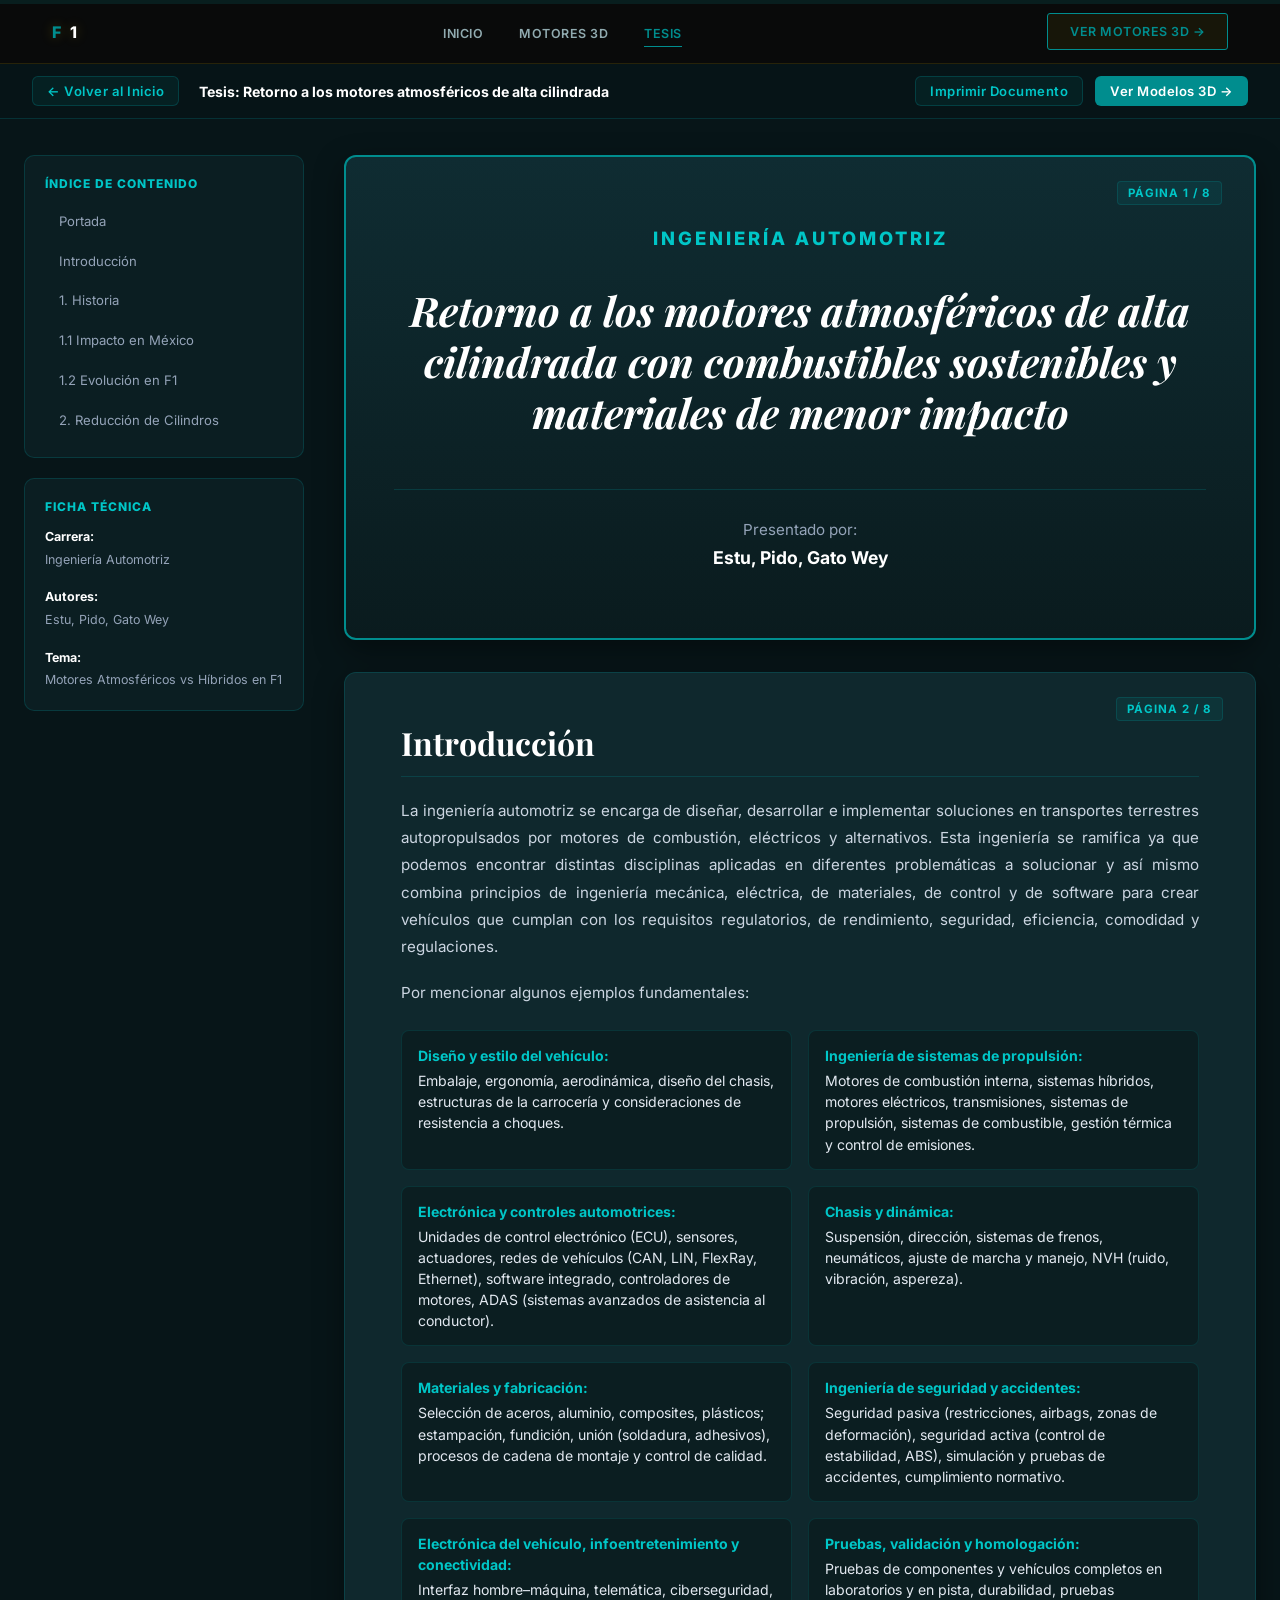
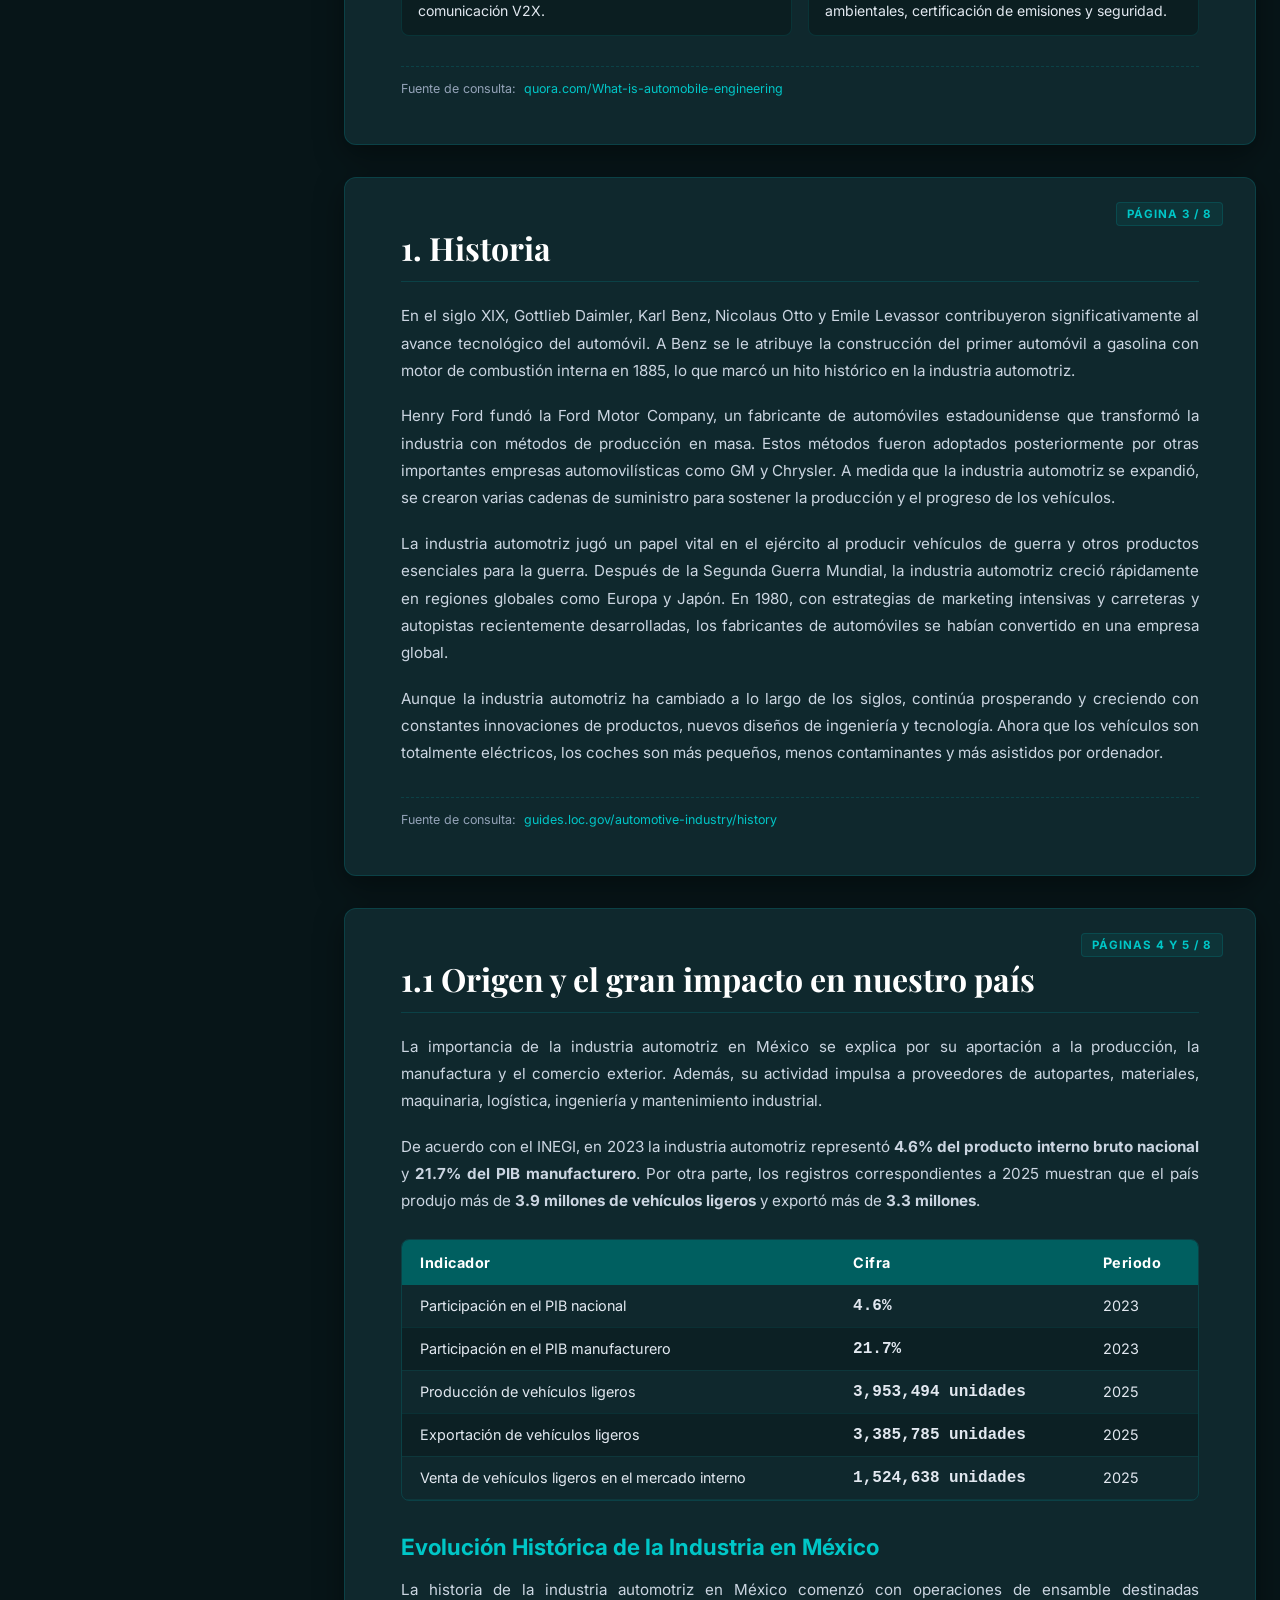
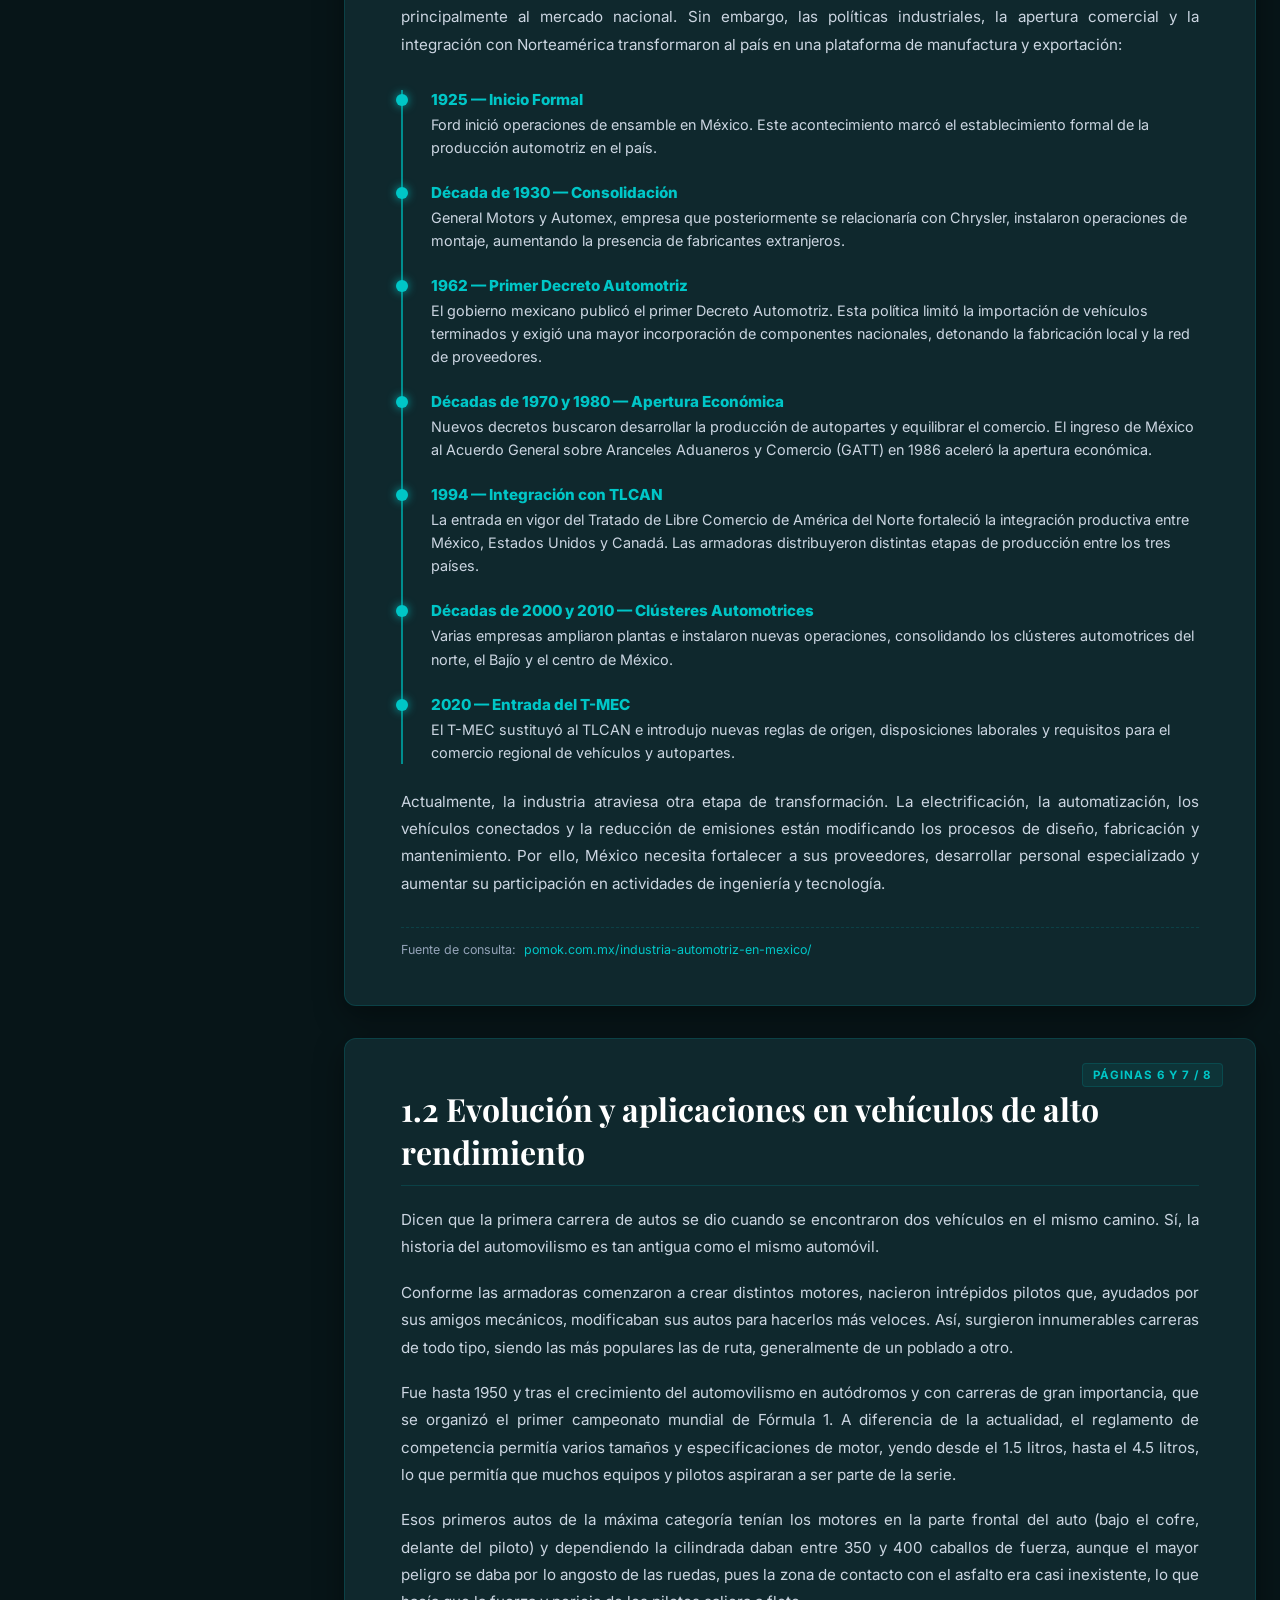
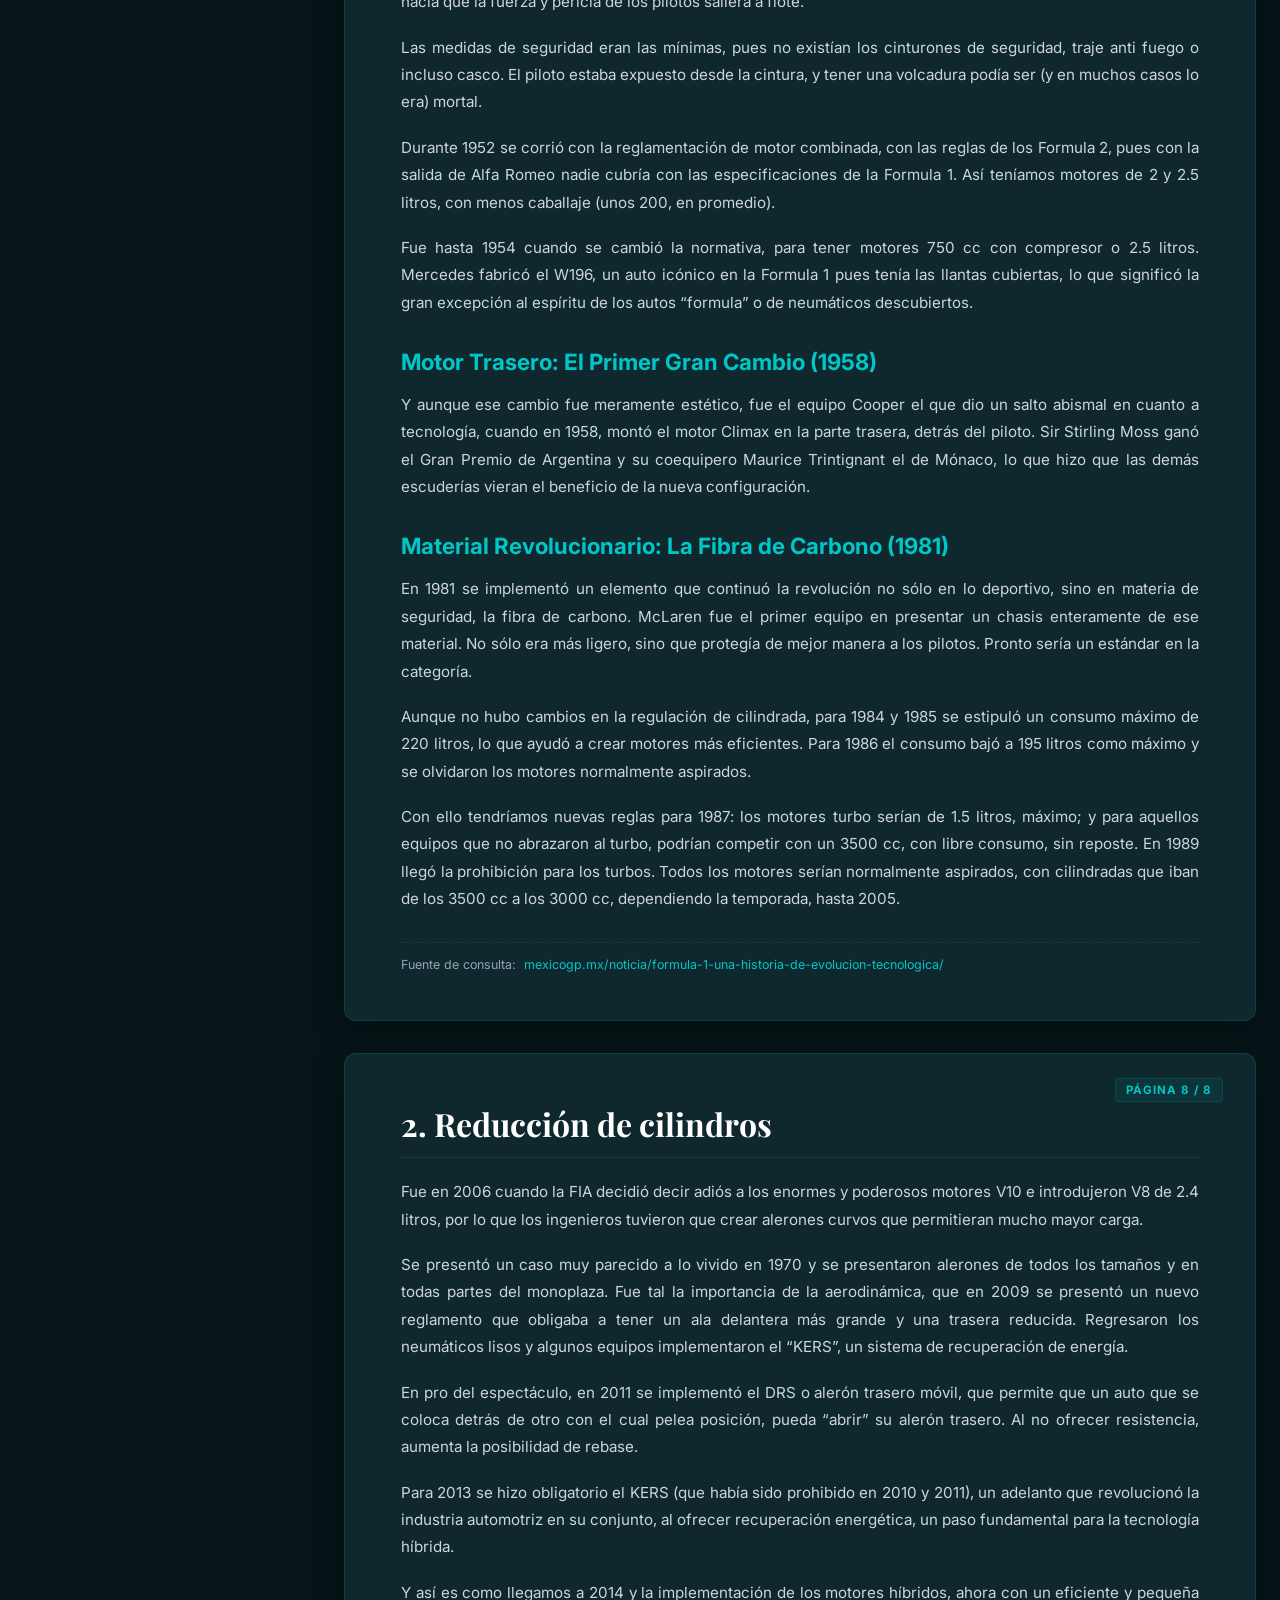
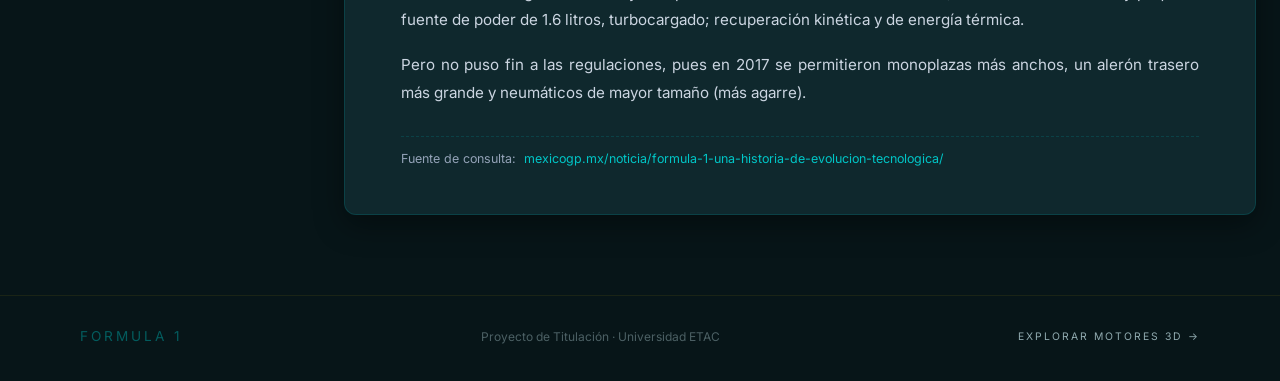
==== tesis.html @ e9d82bf2 "Proyecto Universitario F1 - Retorno a los Motores Atmosfericos" ====
<!DOCTYPE html>
<html lang="es">

<head>
    <meta charset="UTF-8">
    <meta name="viewport" content="width=device-width, initial-scale=1.0">
    <meta name="description" content="Tesis: Retorno a los motores atmosféricos de alta cilindrada con combustibles sostenibles y materiales de menor impacto. Ingeniería Automotriz.">
    <title>Tesis: Retorno a los Motores Atmosféricos de Alta Cilindrada — Documento Digital</title>
    <link rel="preconnect" href="https://fonts.googleapis.com">
    <link rel="preconnect" href="https://fonts.gstatic.com" crossorigin>
    <link href="https://fonts.googleapis.com/css2?family=Inter:wght@300;400;500;600;700;800;900&family=Playfair+Display:ital,wght@0,600;0,700;0,900;1,600&display=swap" rel="stylesheet">
    <link rel="stylesheet" href="style.css">
    <style>
        /* ═══════════════════════════════════════════
           TESIS DIGITAL READER STYLES
           ═══════════════════════════════════════════ */
        :root {
            --doc-bg: #071518;
            --page-bg: #0b1e22;
            --page-card: #0f282d;
            --doc-border: rgba(0, 141, 142, 0.25);
            --text-main: #e2e8f0;
            --text-muted: #94a3b8;
            --accent-teal: #008D8E;
            --accent-bright: #00c6c7;
        }

        body {
            background: var(--doc-bg);
            color: var(--text-main);
            font-family: 'Inter', -apple-system, sans-serif;
            margin: 0;
            padding: 0;
        }

        /* Reading Progress Bar */
        .progress-bar-wrap {
            position: fixed;
            top: 0;
            left: 0;
            width: 100%;
            height: 4px;
            background: rgba(0, 141, 142, 0.15);
            z-index: 1000;
        }

        .progress-bar {
            height: 100%;
            width: 0%;
            background: linear-gradient(90deg, #008D8E 0%, #00e5e6 100%);
            transition: width 0.1s ease-out;
        }

        /* Top Action Bar */
        .tesis-top-bar {
            position: sticky;
            top: 0;
            background: rgba(7, 21, 24, 0.95);
            backdrop-filter: blur(14px);
            border-bottom: 1px solid var(--doc-border);
            padding: 12px 32px;
            display: flex;
            align-items: center;
            justify-content: space-between;
            z-index: 100;
            gap: 16px;
        }

        .tesis-tb-left {
            display: flex;
            align-items: center;
            gap: 20px;
        }

        .tesis-btn-link {
            display: inline-flex;
            align-items: center;
            gap: 8px;
            color: var(--accent-bright);
            text-decoration: none;
            font-size: 0.82rem;
            font-weight: 600;
            letter-spacing: 0.5px;
            padding: 6px 14px;
            border-radius: 6px;
            background: rgba(0, 141, 142, 0.1);
            border: 1px solid rgba(0, 141, 142, 0.3);
            transition: all 0.2s ease;
        }

        .tesis-btn-link:hover {
            background: var(--accent-teal);
            color: #ffffff;
            border-color: var(--accent-teal);
        }

        .tesis-tb-title {
            font-size: 0.88rem;
            font-weight: 700;
            color: #ffffff;
            white-space: nowrap;
            overflow: hidden;
            text-overflow: ellipsis;
            max-width: 450px;
        }

        .tesis-tb-actions {
            display: flex;
            align-items: center;
            gap: 12px;
        }

        .view-mode-toggle {
            display: flex;
            background: rgba(0, 0, 0, 0.35);
            border: 1px solid var(--doc-border);
            border-radius: 6px;
            padding: 2px;
        }

        .view-mode-btn {
            background: none;
            border: none;
            color: var(--text-muted);
            padding: 6px 14px;
            font-size: 0.78rem;
            font-weight: 600;
            cursor: pointer;
            border-radius: 4px;
            transition: all 0.2s ease;
        }

        .view-mode-btn.active {
            background: var(--accent-teal);
            color: #ffffff;
        }

        /* Layout Container */
        .tesis-container {
            display: flex;
            max-width: 1360px;
            margin: 0 auto;
            padding: 36px 24px 80px;
            gap: 40px;
        }

        /* Sidebar Index */
        .tesis-sidebar {
            width: 280px;
            flex-shrink: 0;
            position: sticky;
            top: 76px;
            height: calc(100vh - 100px);
            overflow-y: auto;
            display: flex;
            flex-direction: column;
            gap: 20px;
        }

        .sidebar-panel {
            background: var(--page-bg);
            border: 1px solid var(--doc-border);
            border-radius: 10px;
            padding: 20px;
        }

        .sidebar-title {
            font-size: 0.75rem;
            font-weight: 800;
            text-transform: uppercase;
            letter-spacing: 1px;
            color: var(--accent-bright);
            margin-bottom: 14px;
            display: block;
        }

        .sidebar-nav {
            list-style: none;
            padding: 0;
            margin: 0;
            display: flex;
            flex-direction: column;
            gap: 6px;
        }

        .sidebar-nav a {
            display: block;
            color: var(--text-muted);
            text-decoration: none;
            font-size: 0.82rem;
            padding: 8px 12px;
            border-radius: 6px;
            line-height: 1.35;
            transition: all 0.2s ease;
            border-left: 2px solid transparent;
        }

        .sidebar-nav a:hover,
        .sidebar-nav a.active {
            color: #ffffff;
            background: rgba(0, 141, 142, 0.15);
            border-left-color: var(--accent-bright);
        }

        .sidebar-meta {
            font-size: 0.78rem;
            color: var(--text-muted);
            line-height: 1.5;
        }

        .sidebar-meta strong {
            color: #ffffff;
            display: block;
            margin-bottom: 4px;
        }

        /* Document Reader Main */
        .tesis-reader {
            flex: 1;
            min-width: 0;
            display: flex;
            flex-direction: column;
            gap: 32px;
        }

        /* Academic Paper Page Frame */
        .doc-page {
            background: var(--page-card);
            border: 1px solid var(--doc-border);
            border-radius: 12px;
            padding: 48px 56px;
            box-shadow: 0 10px 30px rgba(0, 0, 0, 0.4);
            position: relative;
        }

        .doc-page-badge {
            position: absolute;
            top: 24px;
            right: 32px;
            font-size: 0.72rem;
            font-weight: 700;
            color: var(--accent-bright);
            letter-spacing: 1px;
            text-transform: uppercase;
            background: rgba(0, 141, 142, 0.12);
            padding: 4px 10px;
            border-radius: 4px;
            border: 1px solid rgba(0, 141, 142, 0.25);
        }

        /* Cover Page Specific */
        .doc-cover {
            text-align: center;
            padding: 70px 48px;
            background: linear-gradient(180deg, #0f2c32 0%, #0a1b1e 100%);
            border: 2px solid var(--accent-teal);
        }

        .cover-faculty {
            font-size: 1.15rem;
            font-weight: 800;
            letter-spacing: 3px;
            color: var(--accent-bright);
            margin-bottom: 36px;
            text-transform: uppercase;
        }

        .cover-title {
            font-family: 'Playfair Display', Georgia, serif;
            font-size: clamp(2rem, 3.2vw, 2.8rem);
            font-weight: 700;
            line-height: 1.25;
            color: #ffffff;
            margin: 0 auto 36px;
            max-width: 780px;
            font-style: italic;
        }

        .cover-authors-block {
            margin-top: 50px;
            padding-top: 30px;
            border-top: 1px solid var(--doc-border);
            font-size: 0.95rem;
            color: var(--text-muted);
        }

        .cover-authors {
            font-weight: 700;
            font-size: 1.1rem;
            color: #ffffff;
            margin-top: 8px;
        }

        /* Headings & Text */
        .doc-h1 {
            font-family: 'Playfair Display', Georgia, serif;
            font-size: 2rem;
            color: #ffffff;
            margin: 0 0 20px 0;
            padding-bottom: 12px;
            border-bottom: 1px solid var(--doc-border);
        }

        .doc-h2 {
            font-size: 1.4rem;
            font-weight: 700;
            color: var(--accent-bright);
            margin: 32px 0 16px 0;
        }

        .doc-h3 {
            font-size: 1.1rem;
            font-weight: 600;
            color: #ffffff;
            margin: 24px 0 12px 0;
        }

        .doc-p {
            font-size: 0.95rem;
            line-height: 1.8;
            color: #cbd5e1;
            margin: 0 0 18px 0;
            text-align: justify;
        }

        /* Bullet Points Grid */
        .doc-bullets {
            display: grid;
            grid-template-columns: 1fr 1fr;
            gap: 16px;
            margin: 24px 0;
        }

        @media (max-width: 768px) {
            .doc-bullets { grid-template-columns: 1fr; }
        }

        .bullet-item {
            background: rgba(0, 0, 0, 0.25);
            border: 1px solid rgba(0, 141, 142, 0.2);
            border-radius: 8px;
            padding: 14px 16px;
            font-size: 0.88rem;
            line-height: 1.5;
        }

        .bullet-item strong {
            color: var(--accent-bright);
            display: block;
            margin-bottom: 4px;
        }

        /* Table Design */
        .doc-table-wrap {
            margin: 24px 0;
            overflow-x: auto;
            border-radius: 8px;
            border: 1px solid var(--doc-border);
        }

        .doc-table {
            width: 100%;
            border-collapse: collapse;
            font-size: 0.9rem;
            text-align: left;
        }

        .doc-table th {
            background: #005F60;
            color: #ffffff;
            font-weight: 700;
            padding: 14px 18px;
            letter-spacing: 0.5px;
        }

        .doc-table td {
            padding: 12px 18px;
            border-bottom: 1px solid rgba(0, 141, 142, 0.15);
            color: #e2e8f0;
        }

        .doc-table tr:nth-child(even) {
            background: rgba(0, 0, 0, 0.2);
        }

        .doc-table tr:hover {
            background: rgba(0, 141, 142, 0.1);
        }

        .table-cifra {
            font-weight: 700;
            color: var(--accent-bright);
            font-family: monospace;
            font-size: 1rem;
        }

        /* Timeline History */
        .timeline-wrap {
            position: relative;
            margin: 32px 0 24px;
            padding-left: 28px;
            border-left: 2px solid var(--accent-teal);
        }

        .timeline-node {
            position: relative;
            margin-bottom: 24px;
        }

        .timeline-node::before {
            content: '';
            position: absolute;
            left: -35px;
            top: 4px;
            width: 12px;
            height: 12px;
            border-radius: 50%;
            background: var(--accent-bright);
            box-shadow: 0 0 10px rgba(0, 198, 199, 0.8);
        }

        .timeline-year {
            font-weight: 800;
            color: var(--accent-bright);
            font-size: 0.95rem;
            margin-bottom: 4px;
        }

        .timeline-desc {
            font-size: 0.9rem;
            line-height: 1.6;
            color: #cbd5e1;
        }

        /* Academic Source Citations */
        .doc-source {
            margin-top: 30px;
            padding-top: 14px;
            border-top: 1px dashed rgba(0, 141, 142, 0.25);
            font-size: 0.78rem;
            color: var(--text-muted);
            display: flex;
            align-items: center;
            gap: 8px;
        }

        .doc-source a {
            color: var(--accent-bright);
            text-decoration: none;
            word-break: break-all;
        }

        .doc-source a:hover {
            text-decoration: underline;
        }

        /* Page Separator in Page Mode */
        .page-mode-wrapper .doc-page {
            margin-bottom: 40px;
        }

        @media (max-width: 900px) {
            .tesis-sidebar { display: none; }
            .doc-page { padding: 32px 24px; }
            .tesis-tb-title { display: none; }
        }

        /* Print Media Style */
        @media print {
            .site-nav, .tesis-top-bar, .tesis-sidebar, .progress-bar-wrap { display: none !important; }
            body, .doc-page { background: #ffffff !important; color: #000000 !important; }
            .doc-page { border: none !important; box-shadow: none !important; padding: 0 !important; margin-bottom: 30px !important; page-break-after: always; }
            .doc-table th { background: #e2e8f0 !important; color: #000000 !important; }
            .cover-title, .doc-h1, .doc-h2, .doc-h3, strong { color: #000000 !important; }
            .doc-p, .timeline-desc, .bullet-item { color: #333333 !important; }
        }
    </style>
</head>

<body>

    <!-- ═ Reading Progress ═ -->
    <div class="progress-bar-wrap">
        <div class="progress-bar" id="progress-bar"></div>
    </div>

    <!-- ═ Unified Nav ═ -->
    <nav class="site-nav">
        <a href="index.html" class="site-nav-logo">
            <span class="logo-f">F</span><span class="logo-1">1</span>
        </a>
        <ul class="site-nav-links">
            <li><a href="index.html">Inicio</a></li>
            <li><a href="motores.html">Motores 3D</a></li>
            <li><a href="tesis.html" class="active">Tesis</a></li>
        </ul>
        <a href="motores.html" class="site-nav-cta">Ver Motores 3D →</a>
    </nav>

    <!-- ═ Top Reader Action Bar ═ -->
    <header class="tesis-top-bar">
        <div class="tesis-tb-left">
            <a href="index.html" class="tesis-btn-link">← Volver al Inicio</a>
            <span class="tesis-tb-title">Tesis: Retorno a los motores atmosféricos de alta cilindrada</span>
        </div>
        <div class="tesis-tb-actions">
            <button class="tesis-btn-link" onclick="window.print()" title="Imprimir o guardar como PDF">
                Imprimir Documento
            </button>
            <a href="motores.html" class="tesis-btn-link" style="background:var(--accent-teal); color:#fff;">
                Ver Modelos 3D →
            </a>
        </div>
    </header>

    <!-- ═ Main Content Layout ═ -->
    <main class="tesis-container">

        <!-- ═ Left Table of Contents Sidebar ═ -->
        <aside class="tesis-sidebar">
            <div class="sidebar-panel">
                <span class="sidebar-title">Índice de Contenido</span>
                <ul class="sidebar-nav" id="sidebar-nav">
                    <li><a href="#sec-portada" class="active">Portada</a></li>
                    <li><a href="#sec-intro">Introducción</a></li>
                    <li><a href="#sec-historia">1. Historia</a></li>
                    <li><a href="#sec-mexico">1.1 Impacto en México</a></li>
                    <li><a href="#sec-f1">1.2 Evolución en F1</a></li>
                    <li><a href="#sec-reduccion">2. Reducción de Cilindros</a></li>
                </ul>
            </div>

            <div class="sidebar-panel">
                <span class="sidebar-title">Ficha Técnica</span>
                <div class="sidebar-meta">
                    <strong>Carrera:</strong>
                    <span>Ingeniería Automotriz</span>
                    <br><br>
                    <strong>Autores:</strong>
                    <span>Estu, Pido, Gato Wey</span>
                    <br><br>
                    <strong>Tema:</strong>
                    <span>Motores Atmosféricos vs Híbridos en F1</span>
                </div>
            </div>
        </aside>

        <!-- ═ Right Document Reader Body ═ -->
        <article class="tesis-reader" id="doc-article">

            <!-- ── PÁGINA 1: PORTADA ── -->
            <section class="doc-page doc-cover" id="sec-portada">
                <span class="doc-page-badge">Página 1 / 8</span>
                <div class="cover-faculty">Ingeniería Automotriz</div>
                <h1 class="cover-title">
                    Retorno a los motores atmosféricos de alta cilindrada con combustibles sostenibles y materiales de menor impacto
                </h1>
                <div class="cover-authors-block">
                    <span>Presentado por:</span>
                    <div class="cover-authors">Estu, Pido, Gato Wey</div>
                </div>
            </section>

            <!-- ── PÁGINA 2: INTRODUCCIÓN ── -->
            <section class="doc-page" id="sec-intro">
                <span class="doc-page-badge">Página 2 / 8</span>
                <h2 class="doc-h1">Introducción</h2>
                <p class="doc-p">
                    La ingeniería automotriz se encarga de diseñar, desarrollar e implementar soluciones en transportes terrestres autopropulsados por motores de combustión, eléctricos y alternativos. Esta ingeniería se ramifica ya que podemos encontrar distintas disciplinas aplicadas en diferentes problemáticas a solucionar y así mismo combina principios de ingeniería mecánica, eléctrica, de materiales, de control y de software para crear vehículos que cumplan con los requisitos regulatorios, de rendimiento, seguridad, eficiencia, comodidad y regulaciones.
                </p>
                <p class="doc-p">
                    Por mencionar algunos ejemplos fundamentales:
                </p>

                <div class="doc-bullets">
                    <div class="bullet-item">
                        <strong>Diseño y estilo del vehículo:</strong>
                        Embalaje, ergonomía, aerodinámica, diseño del chasis, estructuras de la carrocería y consideraciones de resistencia a choques.
                    </div>
                    <div class="bullet-item">
                        <strong>Ingeniería de sistemas de propulsión:</strong>
                        Motores de combustión interna, sistemas híbridos, motores eléctricos, transmisiones, sistemas de propulsión, sistemas de combustible, gestión térmica y control de emisiones.
                    </div>
                    <div class="bullet-item">
                        <strong>Electrónica y controles automotrices:</strong>
                        Unidades de control electrónico (ECU), sensores, actuadores, redes de vehículos (CAN, LIN, FlexRay, Ethernet), software integrado, controladores de motores, ADAS (sistemas avanzados de asistencia al conductor).
                    </div>
                    <div class="bullet-item">
                        <strong>Chasis y dinámica:</strong>
                        Suspensión, dirección, sistemas de frenos, neumáticos, ajuste de marcha y manejo, NVH (ruido, vibración, aspereza).
                    </div>
                    <div class="bullet-item">
                        <strong>Materiales y fabricación:</strong>
                        Selección de aceros, aluminio, composites, plásticos; estampación, fundición, unión (soldadura, adhesivos), procesos de cadena de montaje y control de calidad.
                    </div>
                    <div class="bullet-item">
                        <strong>Ingeniería de seguridad y accidentes:</strong>
                        Seguridad pasiva (restricciones, airbags, zonas de deformación), seguridad activa (control de estabilidad, ABS), simulación y pruebas de accidentes, cumplimiento normativo.
                    </div>
                    <div class="bullet-item">
                        <strong>Electrónica del vehículo, infoentretenimiento y conectividad:</strong>
                        Interfaz hombre–máquina, telemática, ciberseguridad, comunicación V2X.
                    </div>
                    <div class="bullet-item">
                        <strong>Pruebas, validación y homologación:</strong>
                        Pruebas de componentes y vehículos completos en laboratorios y en pista, durabilidad, pruebas ambientales, certificación de emisiones y seguridad.
                    </div>
                </div>

                <div class="doc-source">
                    Fuente de consulta: <a href="https://www.quora.com/What-is-automobile-engineering" target="_blank" rel="noopener">quora.com/What-is-automobile-engineering</a>
                </div>
            </section>

            <!-- ── PÁGINA 3: HISTORIA ── -->
            <section class="doc-page" id="sec-historia">
                <span class="doc-page-badge">Página 3 / 8</span>
                <h2 class="doc-h1">1. Historia</h2>
                <p class="doc-p">
                    En el siglo XIX, Gottlieb Daimler, Karl Benz, Nicolaus Otto y Emile Levassor contribuyeron significativamente al avance tecnológico del automóvil. A Benz se le atribuye la construcción del primer automóvil a gasolina con motor de combustión interna en 1885, lo que marcó un hito histórico en la industria automotriz.
                </p>
                <p class="doc-p">
                    Henry Ford fundó la Ford Motor Company, un fabricante de automóviles estadounidense que transformó la industria con métodos de producción en masa. Estos métodos fueron adoptados posteriormente por otras importantes empresas automovilísticas como GM y Chrysler. A medida que la industria automotriz se expandió, se crearon varias cadenas de suministro para sostener la producción y el progreso de los vehículos.
                </p>
                <p class="doc-p">
                    La industria automotriz jugó un papel vital en el ejército al producir vehículos de guerra y otros productos esenciales para la guerra. Después de la Segunda Guerra Mundial, la industria automotriz creció rápidamente en regiones globales como Europa y Japón. En 1980, con estrategias de marketing intensivas y carreteras y autopistas recientemente desarrolladas, los fabricantes de automóviles se habían convertido en una empresa global.
                </p>
                <p class="doc-p">
                    Aunque la industria automotriz ha cambiado a lo largo de los siglos, continúa prosperando y creciendo con constantes innovaciones de productos, nuevos diseños de ingeniería y tecnología. Ahora que los vehículos son totalmente eléctricos, los coches son más pequeños, menos contaminantes y más asistidos por ordenador.
                </p>
                <div class="doc-source">
                    Fuente de consulta: <a href="https://guides.loc.gov/automotive-industry/history" target="_blank" rel="noopener">guides.loc.gov/automotive-industry/history</a>
                </div>
            </section>

            <!-- ── PÁGINAS 4 Y 5: ORIGEN Y GRAN IMPACTO EN MÉXICO ── -->
            <section class="doc-page" id="sec-mexico">
                <span class="doc-page-badge">Páginas 4 y 5 / 8</span>
                <h2 class="doc-h1">1.1 Origen y el gran impacto en nuestro país</h2>
                <p class="doc-p">
                    La importancia de la industria automotriz en México se explica por su aportación a la producción, la manufactura y el comercio exterior. Además, su actividad impulsa a proveedores de autopartes, materiales, maquinaria, logística, ingeniería y mantenimiento industrial.
                </p>
                <p class="doc-p">
                    De acuerdo con el INEGI, en 2023 la industria automotriz representó <strong>4.6% del producto interno bruto nacional</strong> y <strong>21.7% del PIB manufacturero</strong>. Por otra parte, los registros correspondientes a 2025 muestran que el país produjo más de <strong>3.9 millones de vehículos ligeros</strong> y exportó más de <strong>3.3 millones</strong>.
                </p>

                <!-- Tabla Estadística Oficial -->
                <div class="doc-table-wrap">
                    <table class="doc-table">
                        <thead>
                            <tr>
                                <th>Indicador</th>
                                <th>Cifra</th>
                                <th>Periodo</th>
                            </tr>
                        </thead>
                        <tbody>
                            <tr>
                                <td>Participación en el PIB nacional</td>
                                <td class="table-cifra">4.6%</td>
                                <td>2023</td>
                            </tr>
                            <tr>
                                <td>Participación en el PIB manufacturero</td>
                                <td class="table-cifra">21.7%</td>
                                <td>2023</td>
                            </tr>
                            <tr>
                                <td>Producción de vehículos ligeros</td>
                                <td class="table-cifra">3,953,494 unidades</td>
                                <td>2025</td>
                            </tr>
                            <tr>
                                <td>Exportación de vehículos ligeros</td>
                                <td class="table-cifra">3,385,785 unidades</td>
                                <td>2025</td>
                            </tr>
                            <tr>
                                <td>Venta de vehículos ligeros en el mercado interno</td>
                                <td class="table-cifra">1,524,638 unidades</td>
                                <td>2025</td>
                            </tr>
                        </tbody>
                    </table>
                </div>

                <h3 class="doc-h2">Evolución Histórica de la Industria en México</h3>
                <p class="doc-p">
                    La historia de la industria automotriz en México comenzó con operaciones de ensamble destinadas principalmente al mercado nacional. Sin embargo, las políticas industriales, la apertura comercial y la integración con Norteamérica transformaron al país en una plataforma de manufactura y exportación:
                </p>

                <div class="timeline-wrap">
                    <div class="timeline-node">
                        <div class="timeline-year">1925 — Inicio Formal</div>
                        <div class="timeline-desc">Ford inició operaciones de ensamble en México. Este acontecimiento marcó el establecimiento formal de la producción automotriz en el país.</div>
                    </div>
                    <div class="timeline-node">
                        <div class="timeline-year">Década de 1930 — Consolidación</div>
                        <div class="timeline-desc">General Motors y Automex, empresa que posteriormente se relacionaría con Chrysler, instalaron operaciones de montaje, aumentando la presencia de fabricantes extranjeros.</div>
                    </div>
                    <div class="timeline-node">
                        <div class="timeline-year">1962 — Primer Decreto Automotriz</div>
                        <div class="timeline-desc">El gobierno mexicano publicó el primer Decreto Automotriz. Esta política limitó la importación de vehículos terminados y exigió una mayor incorporación de componentes nacionales, detonando la fabricación local y la red de proveedores.</div>
                    </div>
                    <div class="timeline-node">
                        <div class="timeline-year">Décadas de 1970 y 1980 — Apertura Económica</div>
                        <div class="timeline-desc">Nuevos decretos buscaron desarrollar la producción de autopartes y equilibrar el comercio. El ingreso de México al Acuerdo General sobre Aranceles Aduaneros y Comercio (GATT) en 1986 aceleró la apertura económica.</div>
                    </div>
                    <div class="timeline-node">
                        <div class="timeline-year">1994 — Integración con TLCAN</div>
                        <div class="timeline-desc">La entrada en vigor del Tratado de Libre Comercio de América del Norte fortaleció la integración productiva entre México, Estados Unidos y Canadá. Las armadoras distribuyeron distintas etapas de producción entre los tres países.</div>
                    </div>
                    <div class="timeline-node">
                        <div class="timeline-year">Décadas de 2000 y 2010 — Clústeres Automotrices</div>
                        <div class="timeline-desc">Varias empresas ampliaron plantas e instalaron nuevas operaciones, consolidando los clústeres automotrices del norte, el Bajío y el centro de México.</div>
                    </div>
                    <div class="timeline-node">
                        <div class="timeline-year">2020 — Entrada del T-MEC</div>
                        <div class="timeline-desc">El T-MEC sustituyó al TLCAN e introdujo nuevas reglas de origen, disposiciones laborales y requisitos para el comercio regional de vehículos y autopartes.</div>
                    </div>
                </div>

                <p class="doc-p">
                    Actualmente, la industria atraviesa otra etapa de transformación. La electrificación, la automatización, los vehículos conectados y la reducción de emisiones están modificando los procesos de diseño, fabricación y mantenimiento. Por ello, México necesita fortalecer a sus proveedores, desarrollar personal especializado y aumentar su participación en actividades de ingeniería y tecnología.
                </p>

                <div class="doc-source">
                    Fuente de consulta: <a href="https://pomok.com.mx/industria-automotriz-en-mexico/" target="_blank" rel="noopener">pomok.com.mx/industria-automotriz-en-mexico/</a>
                </div>
            </section>

            <!-- ── PÁGINAS 6 Y 7: EVOLUCIÓN EN F1 Y ALTO RENDIMIENTO ── -->
            <section class="doc-page" id="sec-f1">
                <span class="doc-page-badge">Páginas 6 y 7 / 8</span>
                <h2 class="doc-h1">1.2 Evolución y aplicaciones en vehículos de alto rendimiento</h2>
                <p class="doc-p">
                    Dicen que la primera carrera de autos se dio cuando se encontraron dos vehículos en el mismo camino. Sí, la historia del automovilismo es tan antigua como el mismo automóvil.
                </p>
                <p class="doc-p">
                    Conforme las armadoras comenzaron a crear distintos motores, nacieron intrépidos pilotos que, ayudados por sus amigos mecánicos, modificaban sus autos para hacerlos más veloces. Así, surgieron innumerables carreras de todo tipo, siendo las más populares las de ruta, generalmente de un poblado a otro.
                </p>
                <p class="doc-p">
                    Fue hasta 1950 y tras el crecimiento del automovilismo en autódromos y con carreras de gran importancia, que se organizó el primer campeonato mundial de Fórmula 1. A diferencia de la actualidad, el reglamento de competencia permitía varios tamaños y especificaciones de motor, yendo desde el 1.5 litros, hasta el 4.5 litros, lo que permitía que muchos equipos y pilotos aspiraran a ser parte de la serie.
                </p>
                <p class="doc-p">
                    Esos primeros autos de la máxima categoría tenían los motores en la parte frontal del auto (bajo el cofre, delante del piloto) y dependiendo la cilindrada daban entre 350 y 400 caballos de fuerza, aunque el mayor peligro se daba por lo angosto de las ruedas, pues la zona de contacto con el asfalto era casi inexistente, lo que hacía que la fuerza y pericia de los pilotos saliera a flote.
                </p>
                <p class="doc-p">
                    Las medidas de seguridad eran las mínimas, pues no existían los cinturones de seguridad, traje anti fuego o incluso casco. El piloto estaba expuesto desde la cintura, y tener una volcadura podía ser (y en muchos casos lo era) mortal.
                </p>
                <p class="doc-p">
                    Durante 1952 se corrió con la reglamentación de motor combinada, con las reglas de los Formula 2, pues con la salida de Alfa Romeo nadie cubría con las especificaciones de la Formula 1. Así teníamos motores de 2 y 2.5 litros, con menos caballaje (unos 200, en promedio).
                </p>
                <p class="doc-p">
                    Fue hasta 1954 cuando se cambió la normativa, para tener motores 750 cc con compresor o 2.5 litros. Mercedes fabricó el W196, un auto icónico en la Formula 1 pues tenía las llantas cubiertas, lo que significó la gran excepción al espíritu de los autos “formula” o de neumáticos descubiertos.
                </p>

                <h3 class="doc-h2">Motor Trasero: El Primer Gran Cambio (1958)</h3>
                <p class="doc-p">
                    Y aunque ese cambio fue meramente estético, fue el equipo Cooper el que dio un salto abismal en cuanto a tecnología, cuando en 1958, montó el motor Climax en la parte trasera, detrás del piloto. Sir Stirling Moss ganó el Gran Premio de Argentina y su coequipero Maurice Trintignant el de Mónaco, lo que hizo que las demás escuderías vieran el beneficio de la nueva configuración.
                </p>

                <h3 class="doc-h2">Material Revolucionario: La Fibra de Carbono (1981)</h3>
                <p class="doc-p">
                    En 1981 se implementó un elemento que continuó la revolución no sólo en lo deportivo, sino en materia de seguridad, la fibra de carbono. McLaren fue el primer equipo en presentar un chasis enteramente de ese material. No sólo era más ligero, sino que protegía de mejor manera a los pilotos. Pronto sería un estándar en la categoría.
                </p>
                <p class="doc-p">
                    Aunque no hubo cambios en la regulación de cilindrada, para 1984 y 1985 se estipuló un consumo máximo de 220 litros, lo que ayudó a crear motores más eficientes. Para 1986 el consumo bajó a 195 litros como máximo y se olvidaron los motores normalmente aspirados.
                </p>
                <p class="doc-p">
                    Con ello tendríamos nuevas reglas para 1987: los motores turbo serían de 1.5 litros, máximo; y para aquellos equipos que no abrazaron al turbo, podrían competir con un 3500 cc, con libre consumo, sin reposte. En 1989 llegó la prohibición para los turbos. Todos los motores serían normalmente aspirados, con cilindradas que iban de los 3500 cc a los 3000 cc, dependiendo la temporada, hasta 2005.
                </p>

                <div class="doc-source">
                    Fuente de consulta: <a href="https://www.mexicogp.mx/noticia/formula-1-una-historia-de-evolucion-tecnologica/" target="_blank" rel="noopener">mexicogp.mx/noticia/formula-1-una-historia-de-evolucion-tecnologica/</a>
                </div>
            </section>

            <!-- ── PÁGINA 8: REDUCCIÓN DE CILINDROS ── -->
            <section class="doc-page" id="sec-reduccion">
                <span class="doc-page-badge">Página 8 / 8</span>
                <h2 class="doc-h1">2. Reducción de cilindros</h2>
                <p class="doc-p">
                    Fue en 2006 cuando la FIA decidió decir adiós a los enormes y poderosos motores V10 e introdujeron V8 de 2.4 litros, por lo que los ingenieros tuvieron que crear alerones curvos que permitieran mucho mayor carga.
                </p>
                <p class="doc-p">
                    Se presentó un caso muy parecido a lo vivido en 1970 y se presentaron alerones de todos los tamaños y en todas partes del monoplaza. Fue tal la importancia de la aerodinámica, que en 2009 se presentó un nuevo reglamento que obligaba a tener un ala delantera más grande y una trasera reducida. Regresaron los neumáticos lisos y algunos equipos implementaron el “KERS”, un sistema de recuperación de energía.
                </p>
                <p class="doc-p">
                    En pro del espectáculo, en 2011 se implementó el DRS o alerón trasero móvil, que permite que un auto que se coloca detrás de otro con el cual pelea posición, pueda “abrir” su alerón trasero. Al no ofrecer resistencia, aumenta la posibilidad de rebase.
                </p>
                <p class="doc-p">
                    Para 2013 se hizo obligatorio el KERS (que había sido prohibido en 2010 y 2011), un adelanto que revolucionó la industria automotriz en su conjunto, al ofrecer recuperación energética, un paso fundamental para la tecnología híbrida.
                </p>
                <p class="doc-p">
                    Y así es como llegamos a 2014 y la implementación de los motores híbridos, ahora con un eficiente y pequeña fuente de poder de 1.6 litros, turbocargado; recuperación kinética y de energía térmica.
                </p>
                <p class="doc-p">
                    Pero no puso fin a las regulaciones, pues en 2017 se permitieron monoplazas más anchos, un alerón trasero más grande y neumáticos de mayor tamaño (más agarre).
                </p>

                <div class="doc-source">
                    Fuente de consulta: <a href="https://www.mexicogp.mx/noticia/formula-1-una-historia-de-evolucion-tecnologica/" target="_blank" rel="noopener">mexicogp.mx/noticia/formula-1-una-historia-de-evolucion-tecnologica/</a>
                </div>
            </section>

        </article>
    </main>

    <!-- ═ Footer ═ -->
    <footer class="site-footer">
        <span class="footer-logo">FORMULA 1</span>
        <span class="footer-copy">Proyecto de Titulación · Universidad ETAC</span>
        <a href="motores.html" class="footer-link">Explorar Motores 3D →</a>
    </footer>

    <script>
        // Reading Progress Bar
        window.addEventListener('scroll', () => {
            const totalHeight = document.documentElement.scrollHeight - window.innerHeight;
            const progress = (window.scrollY / totalHeight) * 100;
            const pb = document.getElementById('progress-bar');
            if (pb) pb.style.width = `${Math.min(progress, 100)}%`;

            // Active TOC link detection
            const sections = document.querySelectorAll('.doc-page');
            const navLinks = document.querySelectorAll('.sidebar-nav a');
            let currentSec = '';

            sections.forEach(sec => {
                const top = sec.offsetTop - 120;
                if (window.scrollY >= top) {
                    currentSec = sec.getAttribute('id');
                }
            });

            navLinks.forEach(link => {
                link.classList.toggle('active', link.getAttribute('href') === `#${currentSec}`);
            });
        });
    </script>
</body>

</html>
---- style.css ----
/* ═══════════════════════════════════════════
   FORMULA 1 — GLOBAL STYLES
   Palette: Black (#0a0a0a) + Gold (#FFD700)
   ═══════════════════════════════════════════ */

@import url('https://fonts.googleapis.com/css2?family=Inter:wght@300;400;500;600;700;800&family=Playfair+Display:ital,wght@0,700;0,900;1,700&display=swap');

/* ── Reset & Base ── */
*, *::before, *::after {
    margin: 0;
    padding: 0;
    box-sizing: border-box;
}

:root {
    /* Primary Teal Palette (From Universidad ETAC F1 Poster) */
    --teal: #008D8E;
    --teal-dark: #005F60;
    --teal-deep: #072124;
    --teal-light: #20B2AA;
    --teal-soft: #E8F5F5;
    --teal-border: rgba(0, 141, 142, 0.35);
    --teal-glow: rgba(0, 141, 142, 0.4);

    /* Harmonized Theme Colors */
    --gold: #008D8E; /* Primary accent mapped to Teal */
    --gold-light: #20B2AA;
    --gold-dark: #005F60;
    --amber: #00A8A9;
    --black: #050d0f;
    --black-light: #0b181b;
    --black-mid: #102125;
    --black-card: #14272c;
    --gray-dark: #193339;
    --gray: #29474e;
    --gray-light: #91abb0;
    --white: #ffffff;
    --white-soft: #f4fafa;
    --font-racing: 'Inter', Arial, sans-serif;
    --font-body: 'Inter', Arial, sans-serif;
    --font-editorial: 'Playfair Display', serif;
    --glow-gold: 0 0 20px rgba(0, 141, 142, 0.4), 0 0 60px rgba(0, 141, 142, 0.15);
    --glow-gold-strong: 0 0 30px rgba(0, 141, 142, 0.6), 0 0 80px rgba(0, 141, 142, 0.25);
    --transition-fast: 0.2s cubic-bezier(0.4, 0, 0.2, 1);
    --transition-smooth: 0.4s cubic-bezier(0.4, 0, 0.2, 1);
    --transition-slow: 0.7s cubic-bezier(0.4, 0, 0.2, 1);
}

html { scroll-behavior: smooth; }

body {
    font-family: var(--font-body);
    background: var(--black);
    color: var(--white);
    overflow-x: hidden;
    min-height: 100vh;
    -webkit-font-smoothing: antialiased;
    -moz-osx-font-smoothing: grayscale;
}

a { text-decoration: none; color: inherit; }

button {
    cursor: pointer;
    border: none;
    background: none;
    font-family: var(--font-body);
    color: var(--white);
}

/* ── Canvas Background ── */
#speed-canvas {
    position: fixed;
    top: 0; left: 0;
    width: 100vw; height: 100vh;
    z-index: 0;
    pointer-events: none;
}

/* ── Checkered Pattern ── */
.checkered-line {
    width: 100%; height: 32px;
    background-image:
        linear-gradient(45deg, var(--gray-dark) 25%, transparent 25%),
        linear-gradient(-45deg, var(--gray-dark) 25%, transparent 25%),
        linear-gradient(45deg, transparent 75%, var(--gray-dark) 75%),
        linear-gradient(-45deg, transparent 75%, var(--gray-dark) 75%);
    background-size: 32px 32px;
    background-position: 0 0, 0 16px, 16px -16px, -16px 0px;
    opacity: 0.3;
}

.checkered-line--gold {
    background-image:
        linear-gradient(45deg, var(--gold-dark) 25%, transparent 25%),
        linear-gradient(-45deg, var(--gold-dark) 25%, transparent 25%),
        linear-gradient(45deg, transparent 75%, var(--gold-dark) 75%),
        linear-gradient(-45deg, transparent 75%, var(--gold-dark) 75%);
    opacity: 0.2;
}

/* ═══════════════════════════════════════
   UNIFIED NAV — Shared across all pages
   ═══════════════════════════════════════ */

.site-nav {
    position: sticky;
    top: 0;
    z-index: 80;
    display: flex;
    align-items: center;
    justify-content: space-between;
    padding: 0 52px;
    height: 64px;
    background: rgba(10, 10, 10, 0.92);
    backdrop-filter: blur(20px);
    -webkit-backdrop-filter: blur(20px);
    border-bottom: 1px solid rgba(255, 215, 0, 0.12);
}

.site-nav-logo {
    font-family: var(--font-body);
    font-size: 1rem;
    font-weight: 800;
    letter-spacing: 1px;
    color: var(--gold);
    text-shadow: 0 0 12px rgba(255,215,0,0.25);
    text-decoration: none;
    display: flex;
    align-items: center;
    gap: 8px;
}

.site-nav-logo .logo-f { color: var(--gold); }
.site-nav-logo .logo-1 { color: var(--white); }
.site-nav-logo .logo-dot { width: 5px; height: 5px; border-radius: 50%; background: var(--gold); }

.site-nav-links {
    display: flex;
    align-items: center;
    gap: 36px;
    list-style: none;
}

.site-nav-links a {
    font-family: var(--font-body);
    font-size: 0.78rem;
    font-weight: 600;
    letter-spacing: 0.5px;
    text-transform: uppercase;
    color: var(--gray-light);
    transition: color var(--transition-fast);
    position: relative;
    padding-bottom: 2px;
}

.site-nav-links a::after {
    content: '';
    position: absolute;
    bottom: -4px; left: 0;
    width: 0; height: 1px;
    background: var(--gold);
    transition: width var(--transition-fast);
}

.site-nav-links a:hover,
.site-nav-links a.active { color: var(--gold); }
.site-nav-links a:hover::after,
.site-nav-links a.active::after { width: 100%; }

.site-nav-cta {
    font-family: var(--font-body);
    font-size: 0.78rem;
    font-weight: 600;
    letter-spacing: 0.5px;
    text-transform: uppercase;
    padding: 10px 22px;
    border: 1.5px solid var(--gold);
    border-radius: 3px;
    color: var(--gold);
    background: rgba(255,215,0,0.06);
    transition: all var(--transition-fast);
    cursor: pointer;
    text-decoration: none;
    display: inline-flex;
    align-items: center;
}

.site-nav-cta:hover {
    background: var(--gold);
    color: var(--black);
}

/* ═══════════════════════════════════════
   LANDING PAGE
   ═══════════════════════════════════════ */

.landing {
    position: relative;
    width: 100%;
    min-height: 100vh;
    display: flex;
    flex-direction: column;
    align-items: center;
    justify-content: center;
    z-index: 1;
    overflow: hidden;
}

/* ═══════════════════════════════════════
   POSTER PRESENTATION CARD (INICIO)
   Universidad ETAC · AliatUniversidades
   ═══════════════════════════════════════ */

.poster-hero-section {
    position: relative;
    z-index: 1;
    min-height: 100vh;
    padding: 100px 24px 70px;
    display: flex;
    flex-direction: column;
    align-items: center;
    justify-content: center;
}

/* Outer Teal Frame */
.poster-frame {
    width: 100%;
    max-width: 880px;
    background: #008D8E;
    padding: 24px;
    border-radius: 40px;
    box-shadow: 0 24px 80px rgba(0, 141, 142, 0.35), 0 0 100px rgba(0, 141, 142, 0.15);
    position: relative;
    animation: fadeSlideUp 0.8s 0.2s forwards;
    opacity: 0;
}

/* Crisp White Inner Card */
.poster-card {
    background: #FFFFFF;
    border-radius: 30px;
    overflow: hidden;
    display: flex;
    flex-direction: column;
    box-shadow: 0 12px 30px rgba(0, 0, 0, 0.15);
}

/* 1. Header Title Block */
.poster-header-block {
    padding: 44px 40px 28px;
    background: #FFFFFF;
}

.poster-main-title {
    font-family: var(--font-racing);
    font-size: clamp(2.3rem, 4.4vw, 4rem);
    font-weight: 900;
    line-height: 1.06;
    letter-spacing: -0.5px;
    color: #008D8E;
    text-transform: uppercase;
    margin: 0;
}

/* 2. Metadata 3-Column Bar */
.poster-meta-bar {
    display: grid;
    grid-template-columns: 1fr 1fr 1.35fr;
    border-top: 2px solid #008D8E;
    border-bottom: 2px solid #008D8E;
    background: #FFFFFF;
}

.poster-meta-cell {
    padding: 18px 20px;
    border-right: 2px solid #008D8E;
    display: flex;
    flex-direction: column;
    justify-content: center;
    font-family: var(--font-body);
    font-size: 0.76rem;
    font-weight: 700;
    line-height: 1.45;
    letter-spacing: 0.5px;
    color: #008D8E;
    text-transform: uppercase;
}

.poster-meta-cell:last-child {
    border-right: none;
}

.poster-logo-cell {
    display: flex;
    align-items: center;
    justify-content: center;
    padding: 12px 20px;
    background: #FFFFFF;
}

.poster-etac-img {
    max-height: 58px;
    width: auto;
    object-fit: contain;
}

/* 3. Main Split Section */
.poster-split-section {
    display: grid;
    grid-template-columns: 1.28fr 1fr;
    min-height: 400px;
    border-bottom: 2px solid #008D8E;
    background: #FFFFFF;
}

.poster-car-pane {
    position: relative;
    overflow: hidden;
    background: #000;
    border-right: 2px solid #008D8E;
    display: flex;
}

.poster-car-img {
    width: 100%;
    height: 100%;
    object-fit: cover;
    display: block;
    transition: transform 0.6s cubic-bezier(0.2, 0.8, 0.2, 1);
}

.poster-car-pane:hover .poster-car-img {
    transform: scale(1.04);
}

.poster-text-pane {
    padding: 30px 26px;
    display: flex;
    flex-direction: column;
    justify-content: space-between;
    background: #FFFFFF;
}

.poster-abstract-text {
    font-family: var(--font-body);
    font-size: clamp(0.76rem, 1.05vw, 0.92rem);
    font-weight: 700;
    line-height: 1.75;
    letter-spacing: 0.4px;
    color: #008D8E;
    text-transform: uppercase;
    margin: 0;
    text-align: justify;
}

.poster-thesis-callout {
    margin-top: 16px;
    padding-top: 14px;
    border-top: 1.5px dashed rgba(0, 141, 142, 0.35);
    font-size: 0.75rem;
    color: #005F60;
    line-height: 1.55;
    font-weight: 600;
}

/* 4. Bottom Row */
.poster-bottom-row {
    padding: 16px 28px;
    display: flex;
    align-items: center;
    justify-content: space-between;
    background: #FFFFFF;
    flex-wrap: wrap;
    gap: 14px;
}

.poster-bottom-label {
    font-family: var(--font-body);
    font-size: 0.78rem;
    font-weight: 800;
    letter-spacing: 0.8px;
    color: #008D8E;
    text-transform: uppercase;
}

.poster-action-buttons {
    display: flex;
    align-items: center;
    gap: 10px;
    flex-wrap: wrap;
}

.poster-btn {
    font-family: var(--font-body);
    font-size: 0.75rem;
    font-weight: 800;
    letter-spacing: 0.5px;
    text-transform: uppercase;
    padding: 10px 20px;
    border-radius: 6px;
    transition: all var(--transition-fast);
    display: inline-flex;
    align-items: center;
    gap: 6px;
    cursor: pointer;
}

.poster-btn-primary {
    background: #008D8E;
    color: #FFFFFF;
    border: 1.5px solid #008D8E;
    box-shadow: 0 4px 16px rgba(0, 141, 142, 0.35);
}

.poster-btn-primary:hover {
    background: #005F60;
    border-color: #005F60;
    transform: translateY(-2px);
    box-shadow: 0 6px 20px rgba(0, 141, 142, 0.5);
}

.poster-btn-secondary {
    background: transparent;
    color: #008D8E;
    border: 1.5px solid #008D8E;
}

.poster-btn-secondary:hover {
    background: rgba(0, 141, 142, 0.08);
    transform: translateY(-2px);
}

/* Companion Engine Quick Links (Below the poster) */
.home-overview-section {
    width: 100%;
    max-width: 880px;
    margin: 40px auto 0;
    display: grid;
    grid-template-columns: repeat(4, 1fr);
    gap: 16px;
}

.home-eng-card {
    background: rgba(9, 28, 32, 0.75);
    border: 1px solid rgba(0, 141, 142, 0.28);
    border-radius: 12px;
    padding: 20px 18px;
    transition: all var(--transition-fast);
    backdrop-filter: blur(10px);
    display: flex;
    flex-direction: column;
    justify-content: space-between;
}

.home-eng-card:hover {
    border-color: #008D8E;
    transform: translateY(-3px);
    box-shadow: 0 10px 28px rgba(0, 141, 142, 0.25);
    background: rgba(9, 28, 32, 0.95);
}

.hec-badge {
    font-size: 0.65rem;
    font-weight: 800;
    letter-spacing: 1px;
    color: #008D8E;
    text-transform: uppercase;
    margin-bottom: 6px;
}

.hec-title {
    font-family: var(--font-racing);
    font-size: 1.5rem;
    font-weight: 900;
    color: #FFFFFF;
    margin-bottom: 4px;
}

.hec-spec {
    font-size: 0.75rem;
    color: #91abb0;
    margin-bottom: 12px;
}

.hec-link {
    font-size: 0.72rem;
    font-weight: 700;
    color: #008D8E;
    display: flex;
    align-items: center;
    gap: 4px;
    margin-top: auto;
    transition: color var(--transition-fast);
}

.hec-link:hover {
    color: #20B2AA;
}

@media (max-width: 860px) {
    .poster-frame { padding: 16px; border-radius: 28px; }
    .poster-card { border-radius: 20px; }
    .poster-header-block { padding: 28px 24px 20px; }
    .poster-meta-bar { grid-template-columns: 1fr; }
    .poster-meta-cell { border-right: none; border-bottom: 1.5px solid #008D8E; padding: 12px 18px; }
    .poster-split-section { grid-template-columns: 1fr; }
    .poster-car-pane { border-right: none; border-bottom: 2px solid #008D8E; min-height: 260px; }
    .poster-text-pane { padding: 24px 20px; }
    .poster-bottom-row { flex-direction: column; align-items: flex-start; }
    .home-overview-section { grid-template-columns: 1fr 1fr; }
}

@media (max-width: 500px) {
    .home-overview-section { grid-template-columns: 1fr; }
}

.btn-primary {
    font-size: 0.85rem;
    font-weight: 600;
    letter-spacing: 3px;
    text-transform: uppercase;
    padding: 16px 40px;
    background: linear-gradient(135deg, var(--gold) 0%, var(--gold-dark) 100%);
    color: var(--black);
    border: none;
    border-radius: 4px;
    position: relative;
    overflow: hidden;
    transition: all var(--transition-fast);
    box-shadow: 0 4px 20px rgba(255, 215, 0, 0.3);
    display: inline-flex;
    align-items: center;
}

.btn-primary::before {
    content: '';
    position: absolute;
    top: 0; left: -100%;
    width: 100%; height: 100%;
    background: linear-gradient(90deg, transparent, rgba(255,255,255,0.3), transparent);
    transition: left 0.5s;
}

.btn-primary:hover { transform: translateY(-2px); box-shadow: 0 6px 30px rgba(255,215,0,0.5); }
.btn-primary:hover::before { left: 100%; }
.btn-primary:active { transform: translateY(0); }

.btn-secondary {
    font-family: var(--font-racing);
    font-size: 0.8rem;
    font-weight: 500;
    letter-spacing: 3px;
    text-transform: uppercase;
    padding: 15px 36px;
    background: transparent;
    color: var(--gold);
    border: 2px solid var(--gold);
    border-radius: 4px;
    transition: all var(--transition-fast);
    position: relative;
    overflow: hidden;
    display: inline-flex;
    align-items: center;
}

.btn-secondary::before {
    content: '';
    position: absolute;
    top: 0; left: 0;
    width: 0; height: 100%;
    background: rgba(255,215,0,0.1);
    transition: width 0.3s;
}

.btn-secondary:hover { border-color: var(--gold-light); color: var(--gold-light); }
.btn-secondary:hover::before { width: 100%; }

/* ── Sound & RPM ── */
.sound-toggle {
    position: fixed;
    bottom: 30px; right: 30px;
    z-index: 100;
    width: 56px; height: 56px;
    border-radius: 50%;
    background: var(--black-card);
    border: 2px solid var(--gold);
    display: flex;
    align-items: center;
    justify-content: center;
    font-size: 1.5rem;
    transition: all var(--transition-fast);
    box-shadow: 0 4px 20px rgba(0,0,0,0.5), 0 0 15px rgba(255,215,0,0.15);
    animation: fadeIn 1s 2s forwards;
    opacity: 0;
}

.sound-toggle:hover { background: var(--gold); color: var(--black); transform: scale(1.1); }
.sound-toggle.active { background: var(--gold); color: var(--black); animation: pulse-glow 2s infinite, fadeIn 1s 2s forwards; }

.rpm-meter {
    position: fixed;
    bottom: 30px; left: 30px;
    z-index: 100;
    display: flex;
    align-items: center;
    gap: 10px;
    padding: 10px 20px;
    background: rgba(20,20,20,0.8);
    backdrop-filter: blur(12px);
    border: 1px solid rgba(255,215,0,0.2);
    border-radius: 8px;
    opacity: 0;
    animation: fadeIn 1s 2.2s forwards;
}

.rpm-label {
    font-family: var(--font-racing);
    font-size: 0.65rem;
    letter-spacing: 2px;
    color: var(--gold);
    text-transform: uppercase;
}

.rpm-bars { display: flex; gap: 3px; align-items: flex-end; height: 20px; }
.rpm-bar { width: 4px; background: var(--gold); border-radius: 1px; transition: height 0.15s; opacity: 0.3; }
.rpm-bar.active { opacity: 1; box-shadow: 0 0 6px rgba(255,215,0,0.5); }
.rpm-value { font-family: var(--font-racing); font-size: 0.85rem; color: var(--gold-light); min-width: 60px; text-align: right; }

/* ── Racing Stripe Top ── */
.racing-stripes {
    position: fixed;
    top: 0; left: 0;
    width: 100%; height: 4px;
    z-index: 99;
    background: linear-gradient(90deg,
        var(--black) 0%, var(--gold) 20%, var(--gold) 35%,
        var(--black) 36%, var(--black) 64%,
        var(--gold) 65%, var(--gold) 80%, var(--black) 100%);
    box-shadow: 0 2px 10px rgba(255,215,0,0.3);
}

/* ═══════════════════════════════════════
   TESIS PAGE — PDF VIEWER
   ═══════════════════════════════════════ */

.tesis-page { min-height: 100vh; display: flex; flex-direction: column; }

.tesis-header {
    position: sticky; top: 0; z-index: 50;
    display: flex;
    align-items: center;
    justify-content: space-between;
    padding: 16px 32px;
    background: rgba(10,10,10,0.9);
    backdrop-filter: blur(16px);
    border-bottom: 1px solid rgba(255,215,0,0.15);
}

.tesis-back-btn {
    display: flex; align-items: center; gap: 8px;
    font-family: var(--font-racing);
    font-size: 0.7rem; letter-spacing: 2px; text-transform: uppercase;
    color: var(--gold);
    padding: 10px 20px;
    border: 1px solid rgba(255,215,0,0.3);
    border-radius: 4px;
    transition: all var(--transition-fast);
    background: rgba(255,215,0,0.05);
}

.tesis-back-btn:hover { background: rgba(255,215,0,0.15); border-color: var(--gold); }
.tesis-back-btn svg { width: 16px; height: 16px; fill: var(--gold); }

.tesis-header-title {
    font-family: var(--font-racing);
    font-size: 1rem; font-weight: 600; letter-spacing: 4px; text-transform: uppercase;
    color: var(--gold);
    text-shadow: 0 0 15px rgba(255,215,0,0.2);
}

.tesis-header-actions { display: flex; gap: 10px; }

.tesis-action-btn {
    display: flex; align-items: center; gap: 6px;
    font-family: var(--font-racing);
    font-size: 0.65rem; letter-spacing: 2px; text-transform: uppercase;
    padding: 10px 18px;
    border-radius: 4px;
    transition: all var(--transition-fast);
}

.tesis-action-btn--download {
    background: linear-gradient(135deg, var(--gold) 0%, var(--gold-dark) 100%);
    color: var(--black); font-weight: 600;
    box-shadow: 0 2px 10px rgba(255,215,0,0.2);
}
.tesis-action-btn--download:hover { transform: translateY(-1px); box-shadow: 0 4px 20px rgba(255,215,0,0.4); }

.tesis-action-btn--fullscreen {
    background: rgba(255,215,0,0.1);
    color: var(--gold);
    border: 1px solid rgba(255,215,0,0.25);
}
.tesis-action-btn--fullscreen:hover { background: rgba(255,215,0,0.2); border-color: var(--gold); }
.tesis-action-btn svg { width: 14px; height: 14px; }

.pdf-viewer-wrapper {
    flex: 1;
    display: flex;
    flex-direction: column;
    align-items: center;
    padding: 24px;
    background: var(--black-light);
    position: relative;
}

.pdf-viewer-wrapper::before {
    content: '';
    position: absolute; top: 0; left: 50%; transform: translateX(-50%);
    width: 60%; height: 1px;
    background: linear-gradient(90deg, transparent, var(--gold), transparent);
    opacity: 0.3;
}

.pdf-container {
    width: 100%; max-width: 1000px;
    flex: 1; min-height: calc(100vh - 120px);
    border-radius: 8px; overflow: hidden;
    border: 1px solid rgba(255,215,0,0.1);
    box-shadow: 0 10px 40px rgba(0,0,0,0.5), 0 0 30px rgba(255,215,0,0.05);
    background: var(--gray-dark);
    position: relative;
}

.pdf-container iframe,
.pdf-container embed,
.pdf-container object {
    width: 100%; height: 100%;
    min-height: calc(100vh - 120px);
    border: none;
}

.pdf-placeholder {
    display: flex; flex-direction: column; align-items: center; justify-content: center;
    width: 100%; height: 100%;
    min-height: calc(100vh - 120px);
    color: var(--gray-light); gap: 16px;
}

.pdf-placeholder-icon { font-size: 4rem; opacity: 0.5; }
.pdf-placeholder-text { font-family: var(--font-racing); font-size: 0.9rem; letter-spacing: 2px; color: var(--gold); opacity: 0.6; }
.pdf-placeholder-hint { font-size: 0.85rem; color: var(--gray-light); max-width: 400px; text-align: center; line-height: 1.6; }

/* ═══════════════════════════════════════
   ENGINE VIEWER — Interactive 3D Section
   ═══════════════════════════════════════ */

.viewer-section {
    background: var(--black-light);
    border-top: 1px solid rgba(255,215,0,0.08);
    border-bottom: 1px solid rgba(255,215,0,0.08);
    padding: 0;
    position: relative;
    overflow: hidden;
}

.viewer-section::before {
    content: '';
    position: absolute;
    top: 0; left: 50%; transform: translateX(-50%);
    width: 80%; height: 1px;
    background: linear-gradient(90deg, transparent, rgba(255,215,0,0.2), transparent);
}

#engine-viewer-container {
    width: 100%;
    max-width: 1400px;
    margin: 0 auto;
}

/* Viewer wrapper */
.ev-wrap {
    display: grid;
    grid-template-columns: 400px 1fr;
    min-height: 640px;
    background: #0d0f14;
    border-radius: 12px;
    border: 1px solid rgba(255,215,0,0.14);
    box-shadow: 0 16px 40px rgba(0,0,0,0.6), 0 0 50px rgba(255,215,0,0.03);
    overflow: hidden;
}

/* Left panel */
.ev-left {
    padding: 36px 32px;
    background: #101218;
    border-right: 1px solid rgba(255,215,0,0.1);
    display: flex;
    flex-direction: column;
    gap: 0;
    overflow-y: auto;
}

.ev-sel-label {
    font-family: var(--font-body);
    font-size: 0.65rem;
    font-weight: 800;
    letter-spacing: 1.5px;
    color: var(--gray-light);
    margin-bottom: 12px;
    text-transform: uppercase;
}

.ev-sel-row {
    display: grid;
    grid-template-columns: repeat(4, 1fr);
    gap: 8px;
    margin-bottom: 20px;
}

.ev-sel-btn {
    font-family: var(--font-body);
    font-size: 0.85rem;
    font-weight: 800;
    letter-spacing: 0.5px;
    padding: 10px 0;
    text-align: center;
    border-radius: 6px;
    border: 1.5px solid rgba(255,215,0,0.22);
    background: rgba(255,215,0,0.04);
    color: var(--gray-light);
    transition: all var(--transition-fast);
    cursor: pointer;
}

.ev-sel-btn:hover {
    border-color: var(--gold);
    color: var(--gold);
    background: rgba(255,215,0,0.09);
}

.ev-sel-btn.ev-sel-active {
    background: var(--gold);
    border-color: var(--gold);
    color: var(--black);
    box-shadow: 0 4px 16px rgba(255,215,0,0.3);
}

/* ════ DEDICATED SOUND BUTTON ════ */
.ev-sound-banner {
    margin-bottom: 22px;
}

.ev-sound-main-btn {
    width: 100%;
    display: flex;
    align-items: center;
    justify-content: center;
    gap: 12px;
    padding: 13px 20px;
    background: linear-gradient(135deg, rgba(0, 141, 142, 0.12) 0%, rgba(0, 141, 142, 0.03) 100%);
    border: 1.5px solid rgba(0, 141, 142, 0.4);
    border-radius: 8px;
    cursor: pointer;
    text-align: center;
    transition: all 0.25s cubic-bezier(0.2, 0.8, 0.2, 1);
    position: relative;
    overflow: hidden;
}

.ev-sound-main-btn:hover {
    border-color: var(--teal);
    background: linear-gradient(135deg, rgba(0, 141, 142, 0.24) 0%, rgba(0, 141, 142, 0.08) 100%);
    box-shadow: 0 6px 22px rgba(0, 141, 142, 0.25);
    transform: translateY(-1px);
}

.ev-sound-main-btn.is-playing {
    background: linear-gradient(135deg, #008D8E 0%, #005F60 100%);
    border-color: #00b5b6;
    box-shadow: 0 6px 26px rgba(0, 141, 142, 0.5);
    animation: sound-btn-pulse 2s infinite ease-in-out;
}

@keyframes sound-btn-pulse {
    0%, 100% { box-shadow: 0 4px 20px rgba(0, 141, 142, 0.4); }
    50% { box-shadow: 0 6px 32px rgba(0, 141, 142, 0.7); }
}

.ev-smb-title {
    font-family: var(--font-body);
    font-size: 0.85rem;
    font-weight: 800;
    letter-spacing: 1.2px;
    color: #00c6c7;
    text-transform: uppercase;
}

.ev-sound-main-btn.is-playing .ev-smb-title {
    color: var(--white);
}

.ev-title {
    font-family: var(--font-editorial);
    font-size: 1.6rem;
    font-weight: 700;
    color: var(--white);
    line-height: 1.2;
    margin-bottom: 10px;
}

.ev-desc {
    font-size: 0.84rem;
    color: var(--gray-light);
    line-height: 1.65;
    margin-bottom: 16px;
}

.ev-hr {
    width: 100%;
    height: 1px;
    background: rgba(255,215,0,0.1);
    margin: 16px 0;
}

.ev-stats {
    display: grid;
    grid-template-columns: 1fr 1fr;
    gap: 12px 16px;
    margin-bottom: 6px;
}

.ev-stat-label {
    font-size: 0.65rem;
    color: rgba(187,187,187,0.7);
    margin-bottom: 3px;
    text-transform: uppercase;
    letter-spacing: 0.5px;
}

.ev-stat-val {
    font-family: var(--font-body);
    font-size: 1.05rem;
    font-weight: 700;
    color: var(--gold);
    line-height: 1.2;
}

.ev-ctrl-row {
    display: flex;
    align-items: center;
    justify-content: space-between;
    margin-bottom: 12px;
}

.ev-ctrl-label {
    font-size: 0.82rem;
    color: var(--white);
    font-weight: 500;
}

.ev-speed-display {
    font-family: var(--font-body);
    font-size: 0.85rem;
    font-weight: 700;
    color: var(--gold);
}

/* Toggle switch */
.ev-toggle { position: relative; display: inline-block; width: 42px; height: 24px; cursor: pointer; }
.ev-toggle input { opacity: 0; width: 0; height: 0; }
.ev-toggle-track {
    position: absolute; inset: 0;
    background: #1c2028;
    border-radius: 24px;
    transition: background var(--transition-fast);
    border: 1px solid rgba(255,215,0,0.22);
}
.ev-toggle-track::before {
    content: '';
    position: absolute;
    width: 18px; height: 18px;
    left: 2px; top: 50%; transform: translateY(-50%);
    background: var(--gray-light);
    border-radius: 50%;
    transition: all var(--transition-fast);
}
.ev-toggle input:checked + .ev-toggle-track { background: rgba(255,215,0,0.25); border-color: var(--gold); }
.ev-toggle input:checked + .ev-toggle-track::before { left: 20px; background: var(--gold); }

/* Range slider */
.ev-range {
    width: 100%; height: 5px;
    -webkit-appearance: none;
    appearance: none;
    background: rgba(255,215,0,0.15);
    border-radius: 3px;
    outline: none;
    cursor: pointer;
    margin-bottom: 16px;
}
.ev-range::-webkit-slider-thumb {
    -webkit-appearance: none;
    width: 16px; height: 16px;
    border-radius: 50%;
    background: var(--gold);
    box-shadow: 0 0 8px rgba(255,215,0,0.5);
    cursor: pointer;
}
.ev-range::-moz-range-thumb {
    width: 16px; height: 16px;
    border-radius: 50%;
    background: var(--gold);
    border: none;
    cursor: pointer;
}

/* Right panel — Three.js Viewport */
.ev-right {
    display: flex;
    flex-direction: column;
    position: relative;
    background: #0a0b0e;
}

.ev-viewer-head {
    display: flex;
    align-items: center;
    justify-content: space-between;
    padding: 16px 24px;
    background: #0d0e12;
    border-bottom: 1px solid rgba(255,215,0,0.1);
    flex-wrap: wrap;
    gap: 12px;
}

.ev-head-left {
    display: flex;
    align-items: center;
    gap: 14px;
}

.ev-badge {
    display: flex;
    align-items: center;
    gap: 7px;
    font-family: var(--font-body);
    font-size: 0.68rem;
    font-weight: 800;
    letter-spacing: 0.6px;
    color: var(--gold);
    text-transform: uppercase;
}

.ev-badge-dot {
    width: 7px; height: 7px;
    border-radius: 50%;
    background: var(--gold);
    box-shadow: 0 0 8px rgba(255,215,0,0.7);
    animation: pulse-dot 1.5s ease-in-out infinite;
}

.ev-eng-name {
    font-family: var(--font-body);
    font-size: 0.72rem;
    font-weight: 600;
    letter-spacing: 0.5px;
    color: var(--gray-light);
    text-transform: uppercase;
}

/* Camera preset buttons */
.ev-cam-presets {
    display: flex;
    gap: 6px;
}

.ev-cam-btn {
    font-family: var(--font-body);
    font-size: 0.68rem;
    font-weight: 700;
    letter-spacing: 0.4px;
    padding: 6px 12px;
    border-radius: 4px;
    background: rgba(255,255,255,0.04);
    border: 1px solid rgba(255,215,0,0.15);
    color: var(--gray-light);
    cursor: pointer;
    transition: all var(--transition-fast);
}

.ev-cam-btn:hover {
    border-color: var(--gold);
    color: var(--gold);
    background: rgba(255,215,0,0.08);
}

.ev-cam-btn.active {
    background: rgba(255,215,0,0.18);
    border-color: var(--gold);
    color: var(--gold);
}

/* Three.js Canvas Container */
.ev-canvas-wrap {
    flex: 1;
    position: relative;
    min-height: 520px;
    overflow: hidden;
    cursor: grab;
    background: radial-gradient(ellipse at 50% 50%, #151821 0%, #0a0b0e 80%);
}

.ev-canvas-wrap:active {
    cursor: grabbing;
}

#ev-three-container {
    width: 100%;
    height: 100%;
    position: absolute;
    inset: 0;
}

#ev-three-container canvas {
    width: 100% !important;
    height: 100% !important;
    display: block;
    outline: none;
}

/* Canvas Floating Overlay Controls */
.ev-canvas-overlay {
    position: absolute;
    top: 18px;
    right: 18px;
    display: flex;
    align-items: center;
    gap: 12px;
    z-index: 5;
    pointer-events: none;
}

.ev-co-tag {
    font-size: 0.65rem;
    font-weight: 700;
    letter-spacing: 1px;
    text-transform: uppercase;
    color: var(--gold);
    background: rgba(10,12,16,0.85);
    border: 1px solid rgba(255,215,0,0.25);
    border-radius: 20px;
    padding: 6px 12px;
    backdrop-filter: blur(8px);
}

.ev-co-zoom {
    display: flex;
    gap: 6px;
    pointer-events: auto;
}

.ev-zb {
    width: 32px;
    height: 32px;
    border-radius: 50%;
    border: 1px solid rgba(255,215,0,0.25);
    background: rgba(10,12,16,0.85);
    color: var(--gold);
    font-size: 1.05rem;
    font-weight: 700;
    display: flex;
    align-items: center;
    justify-content: center;
    transition: all var(--transition-fast);
    cursor: pointer;
    backdrop-filter: blur(8px);
}

.ev-zb:hover {
    background: var(--gold);
    color: var(--black);
    border-color: var(--gold);
    transform: scale(1.08);
}

.ev-foot-row {
    display: flex;
    align-items: center;
    justify-content: space-between;
    padding: 12px 24px;
    background: #0d0e12;
    border-top: 1px solid rgba(255,215,0,0.08);
    flex-wrap: wrap;
    gap: 10px;
}

.ev-pause-btn {
    font-family: var(--font-body);
    font-size: 0.72rem;
    font-weight: 700;
    letter-spacing: 0.5px;
    text-transform: uppercase;
    color: var(--gray-light);
    padding: 8px 16px;
    border: 1px solid rgba(255,215,0,0.2);
    border-radius: 4px;
    background: rgba(255,215,0,0.04);
    transition: all var(--transition-fast);
    cursor: pointer;
}

.ev-pause-btn:hover {
    border-color: var(--gold);
    color: var(--gold);
}

.ev-viewer-info {
    font-size: 0.72rem;
    color: rgba(187,187,187,0.6);
}

/* ═══════════════════════════════════════
   MOTORES PAGE STYLES
   ═══════════════════════════════════════ */

/* Section headers */
.section-eyebrow {
    display: flex;
    align-items: center;
    gap: 12px;
    margin-bottom: 12px;
}

.eyebrow-line {
    width: 40px; height: 1.5px;
    background: var(--gold);
}

.eyebrow-text {
    font-family: var(--font-body);
    font-size: 0.72rem;
    font-weight: 700;
    letter-spacing: 1px;
    text-transform: uppercase;
    color: var(--gold);
}

/* Quote band */
.quote-band {
    background: rgba(255,215,0,0.04);
    border-top: 1px solid rgba(255,215,0,0.1);
    border-bottom: 1px solid rgba(255,215,0,0.1);
    padding: 56px 80px;
    text-align: center;
}

.quote-text {
    font-family: var(--font-editorial);
    font-size: clamp(1.4rem, 2.5vw, 2.2rem);
    font-weight: 700;
    font-style: italic;
    color: var(--white);
    line-height: 1.4;
    max-width: 720px;
    margin: 0 auto 16px;
}

.quote-author {
    font-family: var(--font-body);
    font-size: 0.72rem;
    font-weight: 600;
    letter-spacing: 1px;
    text-transform: uppercase;
    color: var(--gold);
}

/* Engine cards section */
.engines-section {
    padding: 80px 80px 120px;
}

.engines-section-header {
    display: flex;
    align-items: flex-end;
    justify-content: space-between;
    margin-bottom: 64px;
}

.engines-section-title {
    font-family: var(--font-editorial);
    font-size: clamp(2rem, 3vw, 3rem);
    font-weight: 700;
    color: var(--white);
    line-height: 1.1;
}

.engines-section-title span { color: var(--gold); font-style: italic; }

.engines-section-desc {
    font-size: 0.92rem;
    color: var(--gray-light);
    max-width: 380px;
    line-height: 1.7;
    text-align: right;
}

/* Engine card */
.engine-card {
    display: grid;
    grid-template-columns: 1fr 1fr;
    gap: 0;
    margin-bottom: 4px;
    border: 1px solid rgba(255,215,0,0.08);
    border-radius: 8px;
    overflow: hidden;
    background: var(--black-card);
    transition: border-color var(--transition-smooth), transform var(--transition-smooth);
    position: relative;
}

.engine-card:hover { border-color: rgba(255,215,0,0.25); transform: translateY(-3px); }
.engine-card:nth-child(even) { direction: rtl; }
.engine-card:nth-child(even) > * { direction: ltr; }

.engine-card-visual {
    position: relative;
    min-height: 380px;
    overflow: hidden;
    display: flex;
    align-items: center;
    justify-content: center;
}

.engine-card-bg { position: absolute; inset: 0; transition: transform 0.6s ease; }
.engine-card:hover .engine-card-bg { transform: scale(1.03); }

.engine-card--v6 .engine-card-bg { background: radial-gradient(ellipse at 40% 40%, rgba(255,215,0,0.07) 0%, transparent 55%), linear-gradient(135deg, #110d00 0%, #0a0a0a 100%); }
.engine-card--v8 .engine-card-bg { background: radial-gradient(ellipse at 60% 40%, rgba(255,180,0,0.08) 0%, transparent 55%), linear-gradient(135deg, #130e00 0%, #0a0a0a 100%); }
.engine-card--v10 .engine-card-bg { background: radial-gradient(ellipse at 40% 60%, rgba(255,140,0,0.07) 0%, transparent 55%), linear-gradient(135deg, #120b00 0%, #0a0a0a 100%); }
.engine-card--v12 .engine-card-bg { background: radial-gradient(ellipse at 50% 40%, rgba(255,215,0,0.1) 0%, transparent 55%), linear-gradient(135deg, #141000 0%, #0a0a0a 100%); }

.engine-visual-inner {
    position: relative; z-index: 2;
    display: flex;
    flex-direction: column;
    align-items: center;
    justify-content: center;
    width: 100%; height: 100%;
    padding: 40px;
}

.engine-v-display {
    font-family: var(--font-racing);
    font-size: clamp(5rem, 8vw, 9rem);
    font-weight: 900;
    line-height: 1;
    background: linear-gradient(180deg, rgba(255,215,0,0.9) 0%, rgba(200,150,0,0.3) 100%);
    -webkit-background-clip: text;
    -webkit-text-fill-color: transparent;
    background-clip: text;
    filter: drop-shadow(0 0 40px rgba(255,215,0,0.25));
}

.cylinder-viz {
    display: flex;
    align-items: flex-end;
    gap: 6px;
    margin-top: 20px;
}

.cyl {
    width: 18px;
    border-radius: 4px 4px 0 0;
    background: linear-gradient(180deg, rgba(255,215,0,0.8) 0%, rgba(180,120,0,0.4) 100%);
    animation: cylPulse 1.5s ease-in-out infinite;
    box-shadow: 0 0 8px rgba(255,215,0,0.2);
}

@keyframes cylPulse {
    0%, 100% { opacity: 0.5; transform: scaleY(1); }
    50% { opacity: 1; transform: scaleY(1.05); }
}

.engine-sound-btn {
    position: absolute;
    top: 20px; right: 20px;
    z-index: 5;
    padding: 8px 16px;
    border-radius: 20px;
    background: rgba(8, 35, 38, 0.9);
    border: 1.5px solid rgba(0, 141, 142, 0.5);
    color: #00c6c7;
    font-family: var(--font-body);
    font-size: 0.72rem;
    font-weight: 800;
    letter-spacing: 1px;
    text-transform: uppercase;
    cursor: pointer;
    transition: all var(--transition-fast);
    backdrop-filter: blur(8px);
}

.engine-sound-btn:hover {
    background: var(--teal);
    border-color: var(--teal);
    color: var(--white);
    transform: translateY(-1px);
    box-shadow: 0 4px 16px rgba(0, 141, 142, 0.4);
}

.engine-sound-btn.playing {
    background: var(--teal);
    border-color: #00b5b6;
    color: var(--white);
    animation: sound-btn-pulse 1.8s infinite;
}

.engine-card-content {
    padding: 56px 52px;
    display: flex;
    flex-direction: column;
    justify-content: center;
    position: relative;
}

.engine-card-content::before {
    content: '';
    position: absolute;
    left: 0; top: 10%; height: 80%; width: 1px;
    background: linear-gradient(180deg, transparent, rgba(255,215,0,0.12), transparent);
}

.engine-card:nth-child(even) .engine-card-content::before { left: auto; right: 0; }

.engine-tag {
    display: inline-flex; align-items: center; gap: 8px;
    font-family: var(--font-racing);
    font-size: 0.6rem; letter-spacing: 3px; text-transform: uppercase;
    color: var(--gold); margin-bottom: 18px;
}

.engine-tag-dot { width: 6px; height: 6px; border-radius: 50%; background: var(--gold); box-shadow: 0 0 6px rgba(255,215,0,0.5); }

.engine-card-title {
    font-family: var(--font-editorial);
    font-size: clamp(2rem, 2.5vw, 2.8rem);
    font-weight: 900; line-height: 1.1;
    color: var(--white); margin-bottom: 8px;
}

.engine-card-subtitle {
    font-family: var(--font-racing);
    font-size: 0.7rem; letter-spacing: 2px;
    color: var(--gold); margin-bottom: 20px; opacity: 0.7;
}

.engine-card-desc {
    font-size: 0.93rem; line-height: 1.8;
    color: rgba(255,255,255,0.65); margin-bottom: 32px;
}

.engine-specs { display: grid; grid-template-columns: 1fr 1fr; gap: 16px 24px; margin-bottom: 32px; }

.engine-spec { border-left: 2px solid rgba(255,215,0,0.2); padding-left: 12px; }
.engine-spec-val { font-family: var(--font-body); font-size: 1.05rem; font-weight: 800; color: var(--gold); line-height: 1; }
.engine-spec-label { font-size: 0.7rem; color: var(--gray-light); margin-top: 3px; }

.engine-era {
    display: inline-block;
    font-family: var(--font-racing);
    font-size: 0.6rem; letter-spacing: 2px; text-transform: uppercase;
    padding: 6px 14px;
    border: 1px solid rgba(255,215,0,0.2);
    border-radius: 2px;
    color: rgba(255,215,0,0.7);
}

.engine-spacer { height: 16px; }

/* Section divider */
.section-divider { width: 100%; padding: 0 80px; }
.divider-line {
    width: 100%; height: 1px;
    background: linear-gradient(90deg, transparent, rgba(255,215,0,0.15), rgba(255,215,0,0.15), transparent);
}

/* Footer */
.motores-footer, .site-footer {
    padding: 32px 80px;
    display: flex;
    align-items: center;
    justify-content: space-between;
    border-top: 1px solid rgba(255,215,0,0.08);
}

.footer-logo { font-family: var(--font-racing); font-size: 0.85rem; letter-spacing: 3px; color: var(--gold); opacity: 0.6; }
.footer-copy { font-size: 0.75rem; color: var(--gray-light); opacity: 0.5; }
.footer-link { font-family: var(--font-racing); font-size: 0.65rem; letter-spacing: 2px; text-transform: uppercase; color: var(--gray-light); display: flex; align-items: center; gap: 6px; transition: color var(--transition-fast); }
.footer-link:hover { color: var(--white); }

/* Scroll reveal */
.reveal {
    opacity: 0;
    transform: translateY(30px);
    transition: opacity 0.7s ease, transform 0.7s ease;
}
.reveal.visible { opacity: 1; transform: translateY(0); }

/* Loading overlay */
.loading-overlay {
    position: fixed; inset: 0; z-index: 9999;
    background: var(--black);
    display: flex; flex-direction: column; align-items: center; justify-content: center;
    gap: 24px;
    transition: opacity 0.6s, visibility 0.6s;
}
.loading-overlay.hidden { opacity: 0; visibility: hidden; pointer-events: none; }
.loading-logo { font-family: var(--font-racing); font-size: 2rem; font-weight: 900; color: var(--gold); letter-spacing: 6px; text-shadow: var(--glow-gold); }
.loading-bar-wrap { width: 200px; height: 3px; background: var(--gray-dark); border-radius: 2px; overflow: hidden; }
.loading-bar { height: 100%; width: 0%; background: linear-gradient(90deg, var(--gold-dark), var(--gold-light)); border-radius: 2px; animation: loadBar 1.5s ease-in-out forwards; }

/* ═══════════════════════════════════════
   ANIMATIONS
   ═══════════════════════════════════════ */

@keyframes fadeSlideUp {
    from { opacity: 0; transform: translateY(20px); }
    to   { opacity: 1; transform: translateY(0); }
}

@keyframes titleReveal {
    0%   { opacity: 0; transform: translateY(30px) scale(0.95); filter: blur(4px); }
    100% { opacity: 1; transform: translateY(0) scale(1); filter: blur(0); }
}

@keyframes fadeIn {
    from { opacity: 0; }
    to   { opacity: 1; }
}

@keyframes pulse-glow {
    0%, 100% { box-shadow: 0 0 10px rgba(255,215,0,0.3), 0 4px 20px rgba(0,0,0,0.5); }
    50%       { box-shadow: 0 0 25px rgba(255,215,0,0.6), 0 4px 20px rgba(0,0,0,0.5); }
}

@keyframes loadBar {
    0%   { width: 0%; }
    60%  { width: 80%; }
    100% { width: 100%; }
}

/* ═══════════════════════════════════════
   RESPONSIVE
   ═══════════════════════════════════════ */

@media (max-width: 1100px) {
    .ev-wrap { grid-template-columns: 320px 1fr; }
}

@media (max-width: 900px) {
    .ev-wrap { grid-template-columns: 1fr; }
    .ev-left { border-right: none; border-bottom: 1px solid rgba(255,215,0,0.08); padding: 28px 24px; }
    .ev-right { min-height: 420px; }
    .engines-section { padding: 60px 32px 80px; }
    .engines-section-header { flex-direction: column; align-items: flex-start; gap: 16px; }
    .engines-section-desc { text-align: left; }
    .engine-card { grid-template-columns: 1fr; }
    .engine-card:nth-child(even) { direction: ltr; }
    .engine-card-visual { min-height: 260px; }
    .engine-card-content { padding: 36px 28px; }
    .engine-card-content::before { display: none; }
    .quote-band, .motores-footer, .site-footer { padding: 40px 32px; }
    .section-divider { padding: 0 32px; }
    .site-nav { padding: 0 24px; }
    .site-nav-links { display: none; }
}

@media (max-width: 600px) {
    .hero-title { font-size: clamp(2.2rem, 12vw, 4rem); }
    .hero-buttons { flex-direction: column; width: 100%; padding: 0 20px; }
    .btn-primary, .btn-secondary { width: 100%; justify-content: center; }
    .ev-stats { grid-template-columns: 1fr 1fr; }
    .ev-sel-row { flex-wrap: wrap; }
    .rpm-meter { display: none; }
    .sound-toggle { bottom: 20px; right: 20px; width: 48px; height: 48px; font-size: 1.2rem; }
    .tesis-header { padding: 12px 16px; flex-wrap: wrap; gap: 10px; }
    .tesis-header-title { font-size: 0.75rem; letter-spacing: 2px; order: -1; width: 100%; text-align: center; padding-bottom: 8px; border-bottom: 1px solid rgba(255,215,0,0.1); }
}
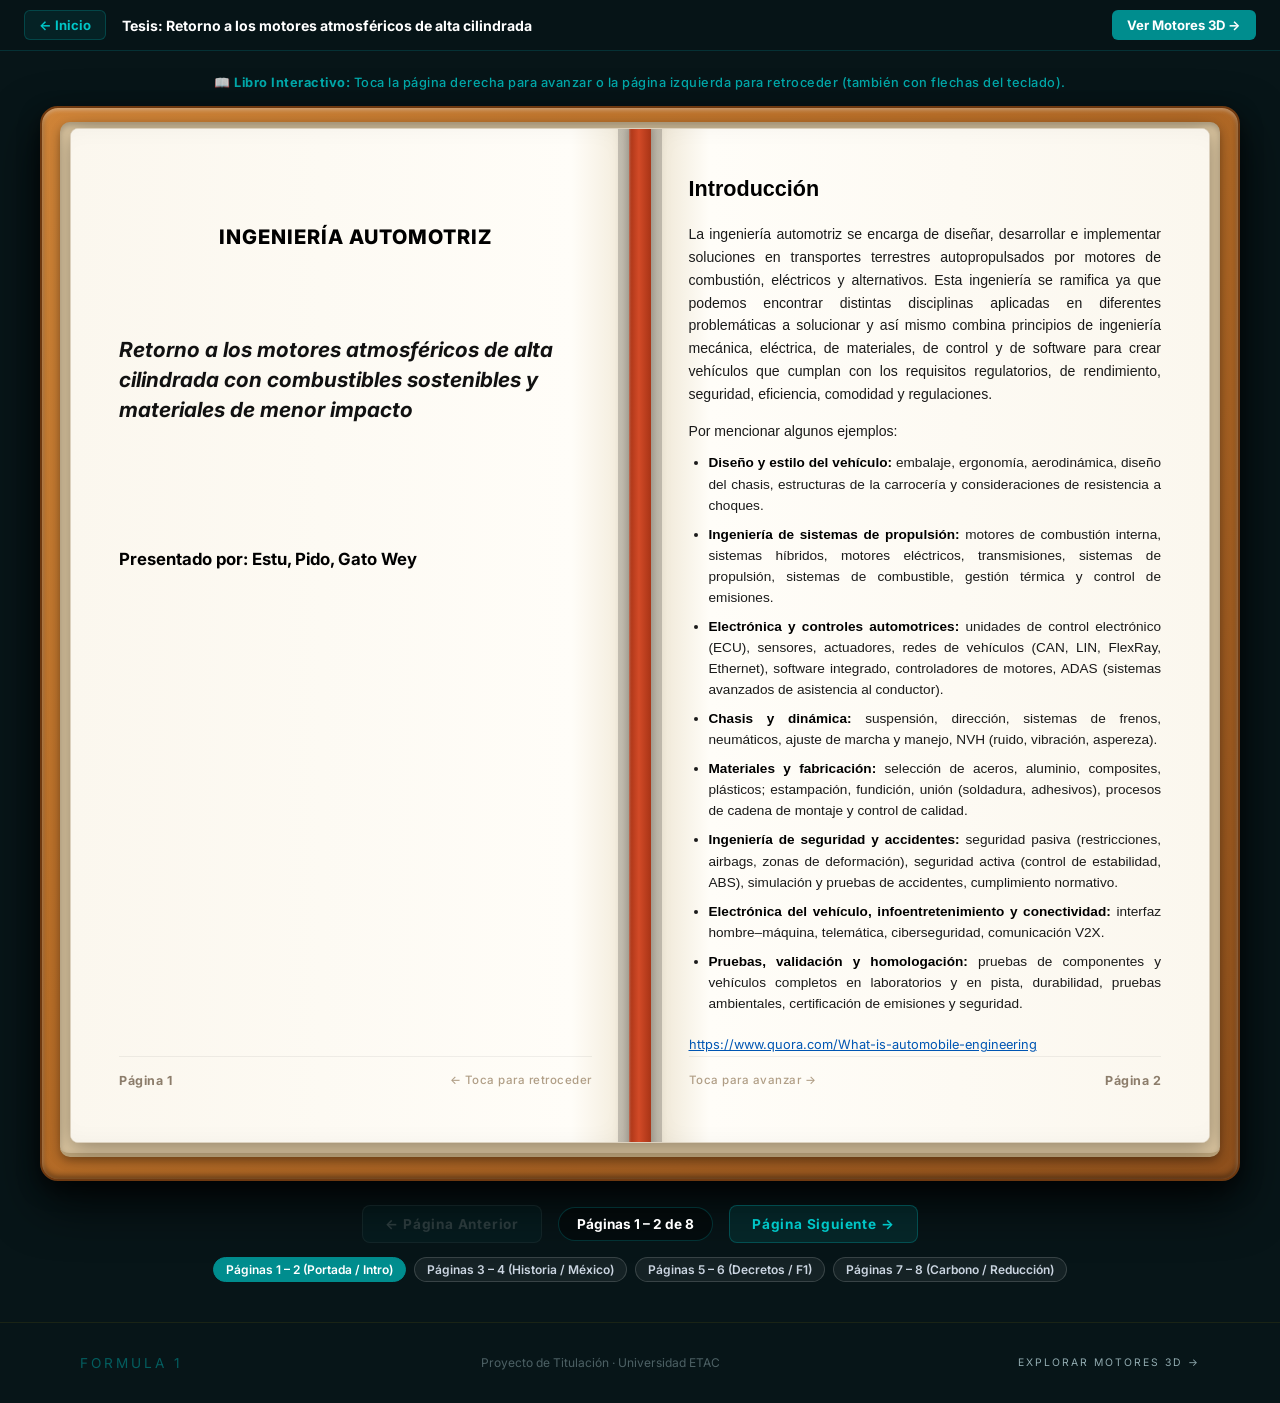
==== commit 591d8288: "Libro interactivo para tesis con volteo de paginas y documento original" ====
--- a/tesis.html
+++ b/tesis.html
@@ -4,649 +4,662 @@
 <head>
     <meta charset="UTF-8">
     <meta name="viewport" content="width=device-width, initial-scale=1.0">
-    <meta name="description" content="Tesis: Retorno a los motores atmosféricos de alta cilindrada con combustibles sostenibles y materiales de menor impacto. Ingeniería Automotriz.">
-    <title>Tesis: Retorno a los Motores Atmosféricos de Alta Cilindrada — Documento Digital</title>
+    <meta name="description" content="Tesis Interactiva: Retorno a los motores atmosféricos de alta cilindrada con combustibles sostenibles y materiales de menor impacto. Ingeniería Automotriz.">
+    <title>Tesis: Retorno a los Motores Atmosféricos de Alta Cilindrada — Libro Digital Interactivo</title>
     <link rel="preconnect" href="https://fonts.googleapis.com">
     <link rel="preconnect" href="https://fonts.gstatic.com" crossorigin>
-    <link href="https://fonts.googleapis.com/css2?family=Inter:wght@300;400;500;600;700;800;900&family=Playfair+Display:ital,wght@0,600;0,700;0,900;1,600&display=swap" rel="stylesheet">
+    <link href="https://fonts.googleapis.com/css2?family=Inter:wght@400;500;600;700;800&display=swap" rel="stylesheet">
     <link rel="stylesheet" href="style.css">
     <style>
         /* ═══════════════════════════════════════════
-           TESIS DIGITAL READER STYLES
+           INTERACTIVE 3D BOOK VIEWER
            ═══════════════════════════════════════════ */
         :root {
-            --doc-bg: #071518;
-            --page-bg: #0b1e22;
-            --page-card: #0f282d;
-            --doc-border: rgba(0, 141, 142, 0.25);
-            --text-main: #e2e8f0;
-            --text-muted: #94a3b8;
-            --accent-teal: #008D8E;
-            --accent-bright: #00c6c7;
+            --book-bg: #071518;
+            --leather-outer: #8d4f1c;
+            --leather-mid: #b86e28;
+            --leather-light: #cf8438;
+            --page-cream: #fffdf9;
+            --page-warm: #f7f3e8;
+            --page-edge: #dec8a2;
+            --ribbon-color: #d24a27;
+            --ribbon-dark: #a83416;
+            --doc-text: #181c20;
+            --doc-blue: #0056b3;
+            --table-green: #297746;
         }
 
         body {
-            background: var(--doc-bg);
-            color: var(--text-main);
-            font-family: 'Inter', -apple-system, sans-serif;
+            background: var(--book-bg);
+            color: #ffffff;
+            font-family: 'Inter', Arial, sans-serif;
             margin: 0;
             padding: 0;
-        }
-
-        /* Reading Progress Bar */
-        .progress-bar-wrap {
-            position: fixed;
-            top: 0;
-            left: 0;
-            width: 100%;
-            height: 4px;
-            background: rgba(0, 141, 142, 0.15);
-            z-index: 1000;
-        }
-
-        .progress-bar {
-            height: 100%;
-            width: 0%;
-            background: linear-gradient(90deg, #008D8E 0%, #00e5e6 100%);
-            transition: width 0.1s ease-out;
-        }
-
-        /* Top Action Bar */
-        .tesis-top-bar {
+            min-height: 100vh;
+            display: flex;
+            flex-direction: column;
+            overflow-x: hidden;
+        }
+
+        /* Top Bar */
+        .book-top-bar {
+            background: rgba(7, 21, 24, 0.95);
+            backdrop-filter: blur(12px);
+            border-bottom: 1px solid rgba(0, 141, 142, 0.25);
+            padding: 10px 24px;
+            display: flex;
+            align-items: center;
+            justify-content: space-between;
             position: sticky;
             top: 0;
-            background: rgba(7, 21, 24, 0.95);
-            backdrop-filter: blur(14px);
-            border-bottom: 1px solid var(--doc-border);
-            padding: 12px 32px;
+            z-index: 200;
+        }
+
+        .btb-left {
+            display: flex;
+            align-items: center;
+            gap: 16px;
+        }
+
+        .btb-btn {
+            display: inline-flex;
+            align-items: center;
+            gap: 6px;
+            color: #00c6c7;
+            text-decoration: none;
+            font-size: 0.82rem;
+            font-weight: 700;
+            padding: 6px 14px;
+            border-radius: 6px;
+            background: rgba(0, 141, 142, 0.12);
+            border: 1px solid rgba(0, 141, 142, 0.35);
+            cursor: pointer;
+            transition: all 0.2s ease;
+        }
+
+        .btb-btn:hover {
+            background: var(--teal);
+            color: #ffffff;
+        }
+
+        .btb-title {
+            font-size: 0.88rem;
+            font-weight: 700;
+            color: #ffffff;
+            max-width: 460px;
+            white-space: nowrap;
+            overflow: hidden;
+            text-overflow: ellipsis;
+        }
+
+        @media (max-width: 768px) {
+            .btb-title { display: none; }
+        }
+
+        /* Book Stage */
+        .book-stage {
+            flex: 1;
+            display: flex;
+            flex-direction: column;
+            align-items: center;
+            justify-content: center;
+            padding: 24px 16px 40px;
+            position: relative;
+        }
+
+        /* Instruction prompt */
+        .book-tip {
+            font-size: 0.8rem;
+            color: rgba(0, 198, 199, 0.85);
+            margin-bottom: 16px;
+            text-align: center;
+            letter-spacing: 0.5px;
+            font-weight: 500;
+        }
+
+        /* The Physical Book Wrapper */
+        .book-wrapper {
+            position: relative;
+            max-width: 1200px;
+            width: 100%;
+            perspective: 2000px;
+            display: flex;
+            justify-content: center;
+        }
+
+        /* Leather Hardcover Base */
+        .book-cover {
+            position: relative;
+            width: 100%;
+            background: linear-gradient(135deg, var(--leather-light) 0%, var(--leather-mid) 40%, var(--leather-outer) 100%);
+            border-radius: 18px;
+            padding: 14px 18px 22px;
+            box-shadow: 
+                0 22px 50px rgba(0, 0, 0, 0.75),
+                0 8px 20px rgba(0, 0, 0, 0.5),
+                inset 0 2px 4px rgba(255, 255, 255, 0.35),
+                inset 0 -3px 6px rgba(0, 0, 0, 0.45);
+            border: 2px solid #6e3910;
+        }
+
+        /* Outer Page Edge Layers (stacked paper look) */
+        .book-pages-stack {
+            position: relative;
+            background: var(--page-edge);
+            border-radius: 10px;
+            padding: 6px 10px 10px;
+            box-shadow: 
+                inset 0 3px 6px rgba(0,0,0,0.25),
+                0 4px 10px rgba(0,0,0,0.3);
+            border-bottom: 4px solid #bba37a;
+        }
+
+        /* Open Book 2-Page Spread */
+        .book-spread {
+            display: flex;
+            background: var(--page-cream);
+            border-radius: 8px;
+            min-height: 740px;
+            position: relative;
+            box-shadow: 
+                0 5px 25px rgba(0,0,0,0.35),
+                inset 0 0 40px rgba(180, 150, 110, 0.15);
+            overflow: hidden;
+            border: 1px solid #dcd1be;
+        }
+
+        /* Page Common Styling */
+        .book-page {
+            flex: 1;
+            padding: 42px 48px 50px;
+            position: relative;
+            color: var(--doc-text);
+            font-size: 0.88rem;
+            line-height: 1.68;
+            cursor: pointer;
+            user-select: none;
+            display: flex;
+            flex-direction: column;
+            transition: background 0.2s ease, transform 0.2s ease;
+        }
+
+        .book-page:hover {
+            background: rgba(255, 255, 255, 0.5);
+        }
+
+        /* Left page subtle curve & click target */
+        .book-page-left {
+            background: linear-gradient(to right, #fbf7ee 0%, #fffdf8 88%, #efe6d2 100%);
+            border-right: 1px solid #dcd2bf;
+            box-shadow: inset -15px 0 25px rgba(0, 0, 0, 0.04);
+        }
+
+        /* Right page subtle curve & click target */
+        .book-page-right {
+            background: linear-gradient(to right, #eae0ca 0%, #fffdf8 12%, #fbf7ee 100%);
+            box-shadow: inset 15px 0 25px rgba(0, 0, 0, 0.04);
+        }
+
+        /* Central Spine Shadow */
+        .book-spine-shadow {
+            position: absolute;
+            top: 0;
+            bottom: 0;
+            left: 50%;
+            width: 44px;
+            transform: translateX(-50%);
+            background: linear-gradient(to right, 
+                rgba(0, 0, 0, 0.18) 0%, 
+                rgba(0, 0, 0, 0.08) 25%, 
+                rgba(0, 0, 0, 0.22) 50%, 
+                rgba(0, 0, 0, 0.08) 75%, 
+                rgba(0, 0, 0, 0.18) 100%);
+            pointer-events: none;
+            z-index: 20;
+        }
+
+        /* Ribbon Bookmark (like reference illustration) */
+        .book-ribbon {
+            position: absolute;
+            top: -14px;
+            left: 50%;
+            width: 22px;
+            height: calc(100% + 36px);
+            transform: translateX(-50%);
+            background: linear-gradient(to right, var(--ribbon-dark), var(--ribbon-color) 45%, var(--ribbon-dark));
+            box-shadow: 
+                0 6px 14px rgba(0,0,0,0.5),
+                inset 1px 0 2px rgba(255,255,255,0.3);
+            z-index: 30;
+            pointer-events: none;
+            display: flex;
+            flex-direction: column;
+            justify-content: flex-end;
+            align-items: center;
+        }
+
+        /* V-Notch at bottom of ribbon */
+        .book-ribbon::after {
+            content: '';
+            position: absolute;
+            bottom: -10px;
+            left: 0;
+            width: 0;
+            height: 0;
+            border-left: 11px solid transparent;
+            border-right: 11px solid transparent;
+            border-top: 11px solid var(--ribbon-color);
+        }
+
+        /* Page Number Footer */
+        .page-num {
+            margin-top: auto;
+            padding-top: 14px;
+            font-size: 0.78rem;
+            font-weight: 700;
+            color: #8c7d6b;
+            letter-spacing: 0.5px;
             display: flex;
             align-items: center;
             justify-content: space-between;
-            z-index: 100;
+            border-top: 1px solid rgba(0,0,0,0.06);
+        }
+
+        .page-click-hint {
+            font-size: 0.72rem;
+            color: #b09e86;
+            font-weight: 500;
+        }
+
+        /* ═══════════════════════════════════════════
+           DOCUMENT CONTENT TYPOGRAPHY (EXACT AS PDF)
+           ═══════════════════════════════════════════ */
+        .doc-title-main {
+            font-family: Arial, sans-serif;
+            font-size: 1.35rem;
+            font-weight: 800;
+            color: #000000;
+            margin: 0 0 28px 0;
+            letter-spacing: 0.5px;
+        }
+
+        .doc-faculty-cover {
+            font-size: 1.25rem;
+            font-weight: 800;
+            text-align: center;
+            margin: 50px 0 80px 0;
+            letter-spacing: 1px;
+            color: #000000;
+        }
+
+        .doc-title-cover {
+            font-size: 1.3rem;
+            font-weight: 700;
+            font-style: italic;
+            line-height: 1.45;
+            text-align: left;
+            margin: 0 0 120px 0;
+            color: #111111;
+        }
+
+        .doc-author-cover {
+            font-size: 1.05rem;
+            font-weight: 700;
+            color: #000000;
+            margin-top: auto;
+            padding-bottom: 20px;
+        }
+
+        .doc-h1 {
+            font-family: Arial, sans-serif;
+            font-size: 1.35rem;
+            font-weight: 800;
+            color: #000000;
+            margin: 0 0 16px 0;
+        }
+
+        .doc-h2 {
+            font-family: Arial, sans-serif;
+            font-size: 1.05rem;
+            font-weight: 700;
+            color: #000000;
+            margin: 18px 0 8px 0;
+        }
+
+        .doc-p {
+            font-family: Arial, sans-serif;
+            font-size: 0.88rem;
+            line-height: 1.62;
+            color: #1a1a1a;
+            margin: 0 0 14px 0;
+            text-align: justify;
+        }
+
+        /* Bullet List */
+        .doc-list {
+            margin: 10px 0 14px 0;
+            padding-left: 20px;
+            font-family: Arial, sans-serif;
+            font-size: 0.85rem;
+            line-height: 1.55;
+            color: #1a1a1a;
+        }
+
+        .doc-list li {
+            margin-bottom: 8px;
+            text-align: justify;
+        }
+
+        .doc-list li strong {
+            color: #000000;
+        }
+
+        /* Table from PDF Page 4 */
+        .pdf-table {
+            width: 100%;
+            border-collapse: collapse;
+            margin: 14px 0 16px 0;
+            font-family: Arial, sans-serif;
+            font-size: 0.78rem;
+        }
+
+        .pdf-table th {
+            background: var(--table-green);
+            color: #ffffff;
+            font-weight: 700;
+            padding: 9px 12px;
+            text-align: left;
+            border: 1px solid #23653b;
+        }
+
+        .pdf-table td {
+            padding: 8px 12px;
+            border: 1px solid #d4dec9;
+            color: #111111;
+        }
+
+        .pdf-table tr:nth-child(even) {
+            background: #f4f8f2;
+        }
+
+        /* Source Link */
+        .doc-url {
+            color: var(--doc-blue);
+            text-decoration: underline;
+            font-size: 0.8rem;
+            word-break: break-all;
+            display: inline-block;
+            margin-top: 6px;
+        }
+
+        /* Book Controls Below */
+        .book-controls {
+            display: flex;
+            align-items: center;
+            justify-content: center;
             gap: 16px;
-        }
-
-        .tesis-tb-left {
-            display: flex;
-            align-items: center;
-            gap: 20px;
-        }
-
-        .tesis-btn-link {
+            margin-top: 24px;
+            z-index: 50;
+        }
+
+        .ctrl-btn {
+            background: rgba(0, 141, 142, 0.15);
+            border: 1.5px solid rgba(0, 141, 142, 0.4);
+            color: #00c6c7;
+            padding: 10px 22px;
+            border-radius: 8px;
+            font-size: 0.85rem;
+            font-weight: 700;
+            letter-spacing: 0.8px;
+            cursor: pointer;
+            transition: all 0.2s ease;
             display: inline-flex;
             align-items: center;
             gap: 8px;
-            color: var(--accent-bright);
-            text-decoration: none;
-            font-size: 0.82rem;
-            font-weight: 600;
-            letter-spacing: 0.5px;
-            padding: 6px 14px;
-            border-radius: 6px;
-            background: rgba(0, 141, 142, 0.1);
-            border: 1px solid rgba(0, 141, 142, 0.3);
-            transition: all 0.2s ease;
-        }
-
-        .tesis-btn-link:hover {
-            background: var(--accent-teal);
+        }
+
+        .ctrl-btn:hover:not(:disabled) {
+            background: var(--teal);
+            border-color: var(--teal);
             color: #ffffff;
-            border-color: var(--accent-teal);
-        }
-
-        .tesis-tb-title {
-            font-size: 0.88rem;
+            transform: translateY(-1px);
+            box-shadow: 0 4px 16px rgba(0, 141, 142, 0.35);
+        }
+
+        .ctrl-btn:disabled {
+            opacity: 0.35;
+            cursor: not-allowed;
+            border-color: rgba(255, 255, 255, 0.15);
+            color: rgba(255, 255, 255, 0.4);
+        }
+
+        .spread-indicator {
+            font-size: 0.85rem;
             font-weight: 700;
             color: #ffffff;
-            white-space: nowrap;
-            overflow: hidden;
-            text-overflow: ellipsis;
-            max-width: 450px;
-        }
-
-        .tesis-tb-actions {
-            display: flex;
-            align-items: center;
-            gap: 12px;
-        }
-
-        .view-mode-toggle {
-            display: flex;
-            background: rgba(0, 0, 0, 0.35);
-            border: 1px solid var(--doc-border);
-            border-radius: 6px;
-            padding: 2px;
-        }
-
-        .view-mode-btn {
-            background: none;
-            border: none;
-            color: var(--text-muted);
-            padding: 6px 14px;
-            font-size: 0.78rem;
+            background: rgba(0, 0, 0, 0.4);
+            padding: 8px 18px;
+            border-radius: 20px;
+            border: 1px solid rgba(0, 141, 142, 0.3);
+        }
+
+        /* Spread Quick Selector */
+        .spread-pills {
+            display: flex;
+            gap: 8px;
+            margin-top: 14px;
+            justify-content: center;
+            flex-wrap: wrap;
+        }
+
+        .pill-btn {
+            background: rgba(255, 255, 255, 0.06);
+            border: 1px solid rgba(255, 255, 255, 0.15);
+            color: #cbd5e1;
+            padding: 4px 12px;
+            border-radius: 14px;
+            font-size: 0.75rem;
             font-weight: 600;
             cursor: pointer;
-            border-radius: 4px;
-            transition: all 0.2s ease;
-        }
-
-        .view-mode-btn.active {
-            background: var(--accent-teal);
+            transition: all 0.15s ease;
+        }
+
+        .pill-btn.active, .pill-btn:hover {
+            background: var(--teal);
+            border-color: var(--teal);
             color: #ffffff;
         }
 
-        /* Layout Container */
-        .tesis-container {
-            display: flex;
-            max-width: 1360px;
-            margin: 0 auto;
-            padding: 36px 24px 80px;
-            gap: 40px;
-        }
-
-        /* Sidebar Index */
-        .tesis-sidebar {
-            width: 280px;
-            flex-shrink: 0;
-            position: sticky;
-            top: 76px;
-            height: calc(100vh - 100px);
-            overflow-y: auto;
-            display: flex;
-            flex-direction: column;
-            gap: 20px;
-        }
-
-        .sidebar-panel {
-            background: var(--page-bg);
-            border: 1px solid var(--doc-border);
-            border-radius: 10px;
-            padding: 20px;
-        }
-
-        .sidebar-title {
-            font-size: 0.75rem;
-            font-weight: 800;
-            text-transform: uppercase;
-            letter-spacing: 1px;
-            color: var(--accent-bright);
-            margin-bottom: 14px;
-            display: block;
-        }
-
-        .sidebar-nav {
-            list-style: none;
-            padding: 0;
-            margin: 0;
-            display: flex;
-            flex-direction: column;
-            gap: 6px;
-        }
-
-        .sidebar-nav a {
-            display: block;
-            color: var(--text-muted);
-            text-decoration: none;
-            font-size: 0.82rem;
-            padding: 8px 12px;
-            border-radius: 6px;
-            line-height: 1.35;
-            transition: all 0.2s ease;
-            border-left: 2px solid transparent;
-        }
-
-        .sidebar-nav a:hover,
-        .sidebar-nav a.active {
-            color: #ffffff;
-            background: rgba(0, 141, 142, 0.15);
-            border-left-color: var(--accent-bright);
-        }
-
-        .sidebar-meta {
-            font-size: 0.78rem;
-            color: var(--text-muted);
-            line-height: 1.5;
-        }
-
-        .sidebar-meta strong {
-            color: #ffffff;
-            display: block;
-            margin-bottom: 4px;
-        }
-
-        /* Document Reader Main */
-        .tesis-reader {
-            flex: 1;
-            min-width: 0;
-            display: flex;
-            flex-direction: column;
-            gap: 32px;
-        }
-
-        /* Academic Paper Page Frame */
-        .doc-page {
-            background: var(--page-card);
-            border: 1px solid var(--doc-border);
-            border-radius: 12px;
-            padding: 48px 56px;
-            box-shadow: 0 10px 30px rgba(0, 0, 0, 0.4);
-            position: relative;
-        }
-
-        .doc-page-badge {
-            position: absolute;
-            top: 24px;
-            right: 32px;
-            font-size: 0.72rem;
-            font-weight: 700;
-            color: var(--accent-bright);
-            letter-spacing: 1px;
-            text-transform: uppercase;
-            background: rgba(0, 141, 142, 0.12);
-            padding: 4px 10px;
-            border-radius: 4px;
-            border: 1px solid rgba(0, 141, 142, 0.25);
-        }
-
-        /* Cover Page Specific */
-        .doc-cover {
-            text-align: center;
-            padding: 70px 48px;
-            background: linear-gradient(180deg, #0f2c32 0%, #0a1b1e 100%);
-            border: 2px solid var(--accent-teal);
-        }
-
-        .cover-faculty {
-            font-size: 1.15rem;
-            font-weight: 800;
-            letter-spacing: 3px;
-            color: var(--accent-bright);
-            margin-bottom: 36px;
-            text-transform: uppercase;
-        }
-
-        .cover-title {
-            font-family: 'Playfair Display', Georgia, serif;
-            font-size: clamp(2rem, 3.2vw, 2.8rem);
-            font-weight: 700;
-            line-height: 1.25;
-            color: #ffffff;
-            margin: 0 auto 36px;
-            max-width: 780px;
-            font-style: italic;
-        }
-
-        .cover-authors-block {
-            margin-top: 50px;
-            padding-top: 30px;
-            border-top: 1px solid var(--doc-border);
-            font-size: 0.95rem;
-            color: var(--text-muted);
-        }
-
-        .cover-authors {
-            font-weight: 700;
-            font-size: 1.1rem;
-            color: #ffffff;
-            margin-top: 8px;
-        }
-
-        /* Headings & Text */
-        .doc-h1 {
-            font-family: 'Playfair Display', Georgia, serif;
-            font-size: 2rem;
-            color: #ffffff;
-            margin: 0 0 20px 0;
-            padding-bottom: 12px;
-            border-bottom: 1px solid var(--doc-border);
-        }
-
-        .doc-h2 {
-            font-size: 1.4rem;
-            font-weight: 700;
-            color: var(--accent-bright);
-            margin: 32px 0 16px 0;
-        }
-
-        .doc-h3 {
-            font-size: 1.1rem;
-            font-weight: 600;
-            color: #ffffff;
-            margin: 24px 0 12px 0;
-        }
-
-        .doc-p {
-            font-size: 0.95rem;
-            line-height: 1.8;
-            color: #cbd5e1;
-            margin: 0 0 18px 0;
-            text-align: justify;
-        }
-
-        /* Bullet Points Grid */
-        .doc-bullets {
-            display: grid;
-            grid-template-columns: 1fr 1fr;
-            gap: 16px;
-            margin: 24px 0;
-        }
-
-        @media (max-width: 768px) {
-            .doc-bullets { grid-template-columns: 1fr; }
-        }
-
-        .bullet-item {
-            background: rgba(0, 0, 0, 0.25);
-            border: 1px solid rgba(0, 141, 142, 0.2);
-            border-radius: 8px;
-            padding: 14px 16px;
-            font-size: 0.88rem;
-            line-height: 1.5;
-        }
-
-        .bullet-item strong {
-            color: var(--accent-bright);
-            display: block;
-            margin-bottom: 4px;
-        }
-
-        /* Table Design */
-        .doc-table-wrap {
-            margin: 24px 0;
-            overflow-x: auto;
-            border-radius: 8px;
-            border: 1px solid var(--doc-border);
-        }
-
-        .doc-table {
-            width: 100%;
-            border-collapse: collapse;
-            font-size: 0.9rem;
-            text-align: left;
-        }
-
-        .doc-table th {
-            background: #005F60;
-            color: #ffffff;
-            font-weight: 700;
-            padding: 14px 18px;
-            letter-spacing: 0.5px;
-        }
-
-        .doc-table td {
-            padding: 12px 18px;
-            border-bottom: 1px solid rgba(0, 141, 142, 0.15);
-            color: #e2e8f0;
-        }
-
-        .doc-table tr:nth-child(even) {
-            background: rgba(0, 0, 0, 0.2);
-        }
-
-        .doc-table tr:hover {
-            background: rgba(0, 141, 142, 0.1);
-        }
-
-        .table-cifra {
-            font-weight: 700;
-            color: var(--accent-bright);
-            font-family: monospace;
-            font-size: 1rem;
-        }
-
-        /* Timeline History */
-        .timeline-wrap {
-            position: relative;
-            margin: 32px 0 24px;
-            padding-left: 28px;
-            border-left: 2px solid var(--accent-teal);
-        }
-
-        .timeline-node {
-            position: relative;
-            margin-bottom: 24px;
-        }
-
-        .timeline-node::before {
-            content: '';
-            position: absolute;
-            left: -35px;
-            top: 4px;
-            width: 12px;
-            height: 12px;
-            border-radius: 50%;
-            background: var(--accent-bright);
-            box-shadow: 0 0 10px rgba(0, 198, 199, 0.8);
-        }
-
-        .timeline-year {
-            font-weight: 800;
-            color: var(--accent-bright);
-            font-size: 0.95rem;
-            margin-bottom: 4px;
-        }
-
-        .timeline-desc {
-            font-size: 0.9rem;
-            line-height: 1.6;
-            color: #cbd5e1;
-        }
-
-        /* Academic Source Citations */
-        .doc-source {
-            margin-top: 30px;
-            padding-top: 14px;
-            border-top: 1px dashed rgba(0, 141, 142, 0.25);
-            font-size: 0.78rem;
-            color: var(--text-muted);
-            display: flex;
-            align-items: center;
-            gap: 8px;
-        }
-
-        .doc-source a {
-            color: var(--accent-bright);
-            text-decoration: none;
-            word-break: break-all;
-        }
-
-        .doc-source a:hover {
-            text-decoration: underline;
-        }
-
-        /* Page Separator in Page Mode */
-        .page-mode-wrapper .doc-page {
-            margin-bottom: 40px;
-        }
-
+        /* Responsive */
         @media (max-width: 900px) {
-            .tesis-sidebar { display: none; }
-            .doc-page { padding: 32px 24px; }
-            .tesis-tb-title { display: none; }
-        }
-
-        /* Print Media Style */
-        @media print {
-            .site-nav, .tesis-top-bar, .tesis-sidebar, .progress-bar-wrap { display: none !important; }
-            body, .doc-page { background: #ffffff !important; color: #000000 !important; }
-            .doc-page { border: none !important; box-shadow: none !important; padding: 0 !important; margin-bottom: 30px !important; page-break-after: always; }
-            .doc-table th { background: #e2e8f0 !important; color: #000000 !important; }
-            .cover-title, .doc-h1, .doc-h2, .doc-h3, strong { color: #000000 !important; }
-            .doc-p, .timeline-desc, .bullet-item { color: #333333 !important; }
+            .book-spread {
+                flex-direction: column;
+                min-height: auto;
+            }
+
+            .book-spine-shadow, .book-ribbon {
+                display: none;
+            }
+
+            .book-page {
+                padding: 30px 24px;
+            }
+
+            .book-page-left {
+                border-right: none;
+                border-bottom: 2px dashed #dcd2bf;
+            }
         }
     </style>
 </head>
 
 <body>
 
-    <!-- ═ Reading Progress ═ -->
-    <div class="progress-bar-wrap">
-        <div class="progress-bar" id="progress-bar"></div>
-    </div>
-
-    <!-- ═ Unified Nav ═ -->
-    <nav class="site-nav">
-        <a href="index.html" class="site-nav-logo">
-            <span class="logo-f">F</span><span class="logo-1">1</span>
-        </a>
-        <ul class="site-nav-links">
-            <li><a href="index.html">Inicio</a></li>
-            <li><a href="motores.html">Motores 3D</a></li>
-            <li><a href="tesis.html" class="active">Tesis</a></li>
-        </ul>
-        <a href="motores.html" class="site-nav-cta">Ver Motores 3D →</a>
-    </nav>
-
-    <!-- ═ Top Reader Action Bar ═ -->
-    <header class="tesis-top-bar">
-        <div class="tesis-tb-left">
-            <a href="index.html" class="tesis-btn-link">← Volver al Inicio</a>
-            <span class="tesis-tb-title">Tesis: Retorno a los motores atmosféricos de alta cilindrada</span>
+    <!-- ═ Top Bar ═ -->
+    <header class="book-top-bar">
+        <div class="btb-left">
+            <a href="index.html" class="btb-btn">← Inicio</a>
+            <span class="btb-title">Tesis: Retorno a los motores atmosféricos de alta cilindrada</span>
         </div>
-        <div class="tesis-tb-actions">
-            <button class="tesis-btn-link" onclick="window.print()" title="Imprimir o guardar como PDF">
-                Imprimir Documento
-            </button>
-            <a href="motores.html" class="tesis-btn-link" style="background:var(--accent-teal); color:#fff;">
-                Ver Modelos 3D →
+        <div class="btb-right">
+            <a href="motores.html" class="btb-btn" style="background:var(--teal); color:#fff;">
+                Ver Motores 3D →
             </a>
         </div>
     </header>
 
-    <!-- ═ Main Content Layout ═ -->
-    <main class="tesis-container">
-
-        <!-- ═ Left Table of Contents Sidebar ═ -->
-        <aside class="tesis-sidebar">
-            <div class="sidebar-panel">
-                <span class="sidebar-title">Índice de Contenido</span>
-                <ul class="sidebar-nav" id="sidebar-nav">
-                    <li><a href="#sec-portada" class="active">Portada</a></li>
-                    <li><a href="#sec-intro">Introducción</a></li>
-                    <li><a href="#sec-historia">1. Historia</a></li>
-                    <li><a href="#sec-mexico">1.1 Impacto en México</a></li>
-                    <li><a href="#sec-f1">1.2 Evolución en F1</a></li>
-                    <li><a href="#sec-reduccion">2. Reducción de Cilindros</a></li>
-                </ul>
-            </div>
-
-            <div class="sidebar-panel">
-                <span class="sidebar-title">Ficha Técnica</span>
-                <div class="sidebar-meta">
-                    <strong>Carrera:</strong>
-                    <span>Ingeniería Automotriz</span>
-                    <br><br>
-                    <strong>Autores:</strong>
-                    <span>Estu, Pido, Gato Wey</span>
-                    <br><br>
-                    <strong>Tema:</strong>
-                    <span>Motores Atmosféricos vs Híbridos en F1</span>
+    <!-- ═ Book Interactive Stage ═ -->
+    <main class="book-stage">
+
+        <div class="book-tip">
+            📖 <strong>Libro Interactivo:</strong> Toca la página derecha para avanzar o la página izquierda para retroceder (también con flechas del teclado).
+        </div>
+
+        <div class="book-wrapper">
+            <div class="book-cover">
+                <div class="book-pages-stack">
+                    
+                    <!-- Open Book Container -->
+                    <div class="book-spread" id="book-spread">
+                        
+                        <!-- Left Page Container -->
+                        <div class="book-page book-page-left" id="page-left" onclick="prevSpread()" title="Haz clic para retroceder">
+                            <div id="content-left">
+                                <!-- Dynamic Left Page Content Injected by JS -->
+                            </div>
+                            <div class="page-num">
+                                <span id="num-left">Página 1</span>
+                                <span class="page-click-hint">← Toca para retroceder</span>
+                            </div>
+                        </div>
+
+                        <!-- Central Spine Valley Shadow -->
+                        <div class="book-spine-shadow"></div>
+
+                        <!-- Ribbon Bookmark Hanging Down -->
+                        <div class="book-ribbon"></div>
+
+                        <!-- Right Page Container -->
+                        <div class="book-page book-page-right" id="page-right" onclick="nextSpread()" title="Haz clic para avanzar">
+                            <div id="content-right">
+                                <!-- Dynamic Right Page Content Injected by JS -->
+                            </div>
+                            <div class="page-num">
+                                <span class="page-click-hint">Toca para avanzar →</span>
+                                <span id="num-right">Página 2</span>
+                            </div>
+                        </div>
+
+                    </div>
+
                 </div>
             </div>
-        </aside>
-
-        <!-- ═ Right Document Reader Body ═ -->
-        <article class="tesis-reader" id="doc-article">
-
-            <!-- ── PÁGINA 1: PORTADA ── -->
-            <section class="doc-page doc-cover" id="sec-portada">
-                <span class="doc-page-badge">Página 1 / 8</span>
-                <div class="cover-faculty">Ingeniería Automotriz</div>
-                <h1 class="cover-title">
-                    Retorno a los motores atmosféricos de alta cilindrada con combustibles sostenibles y materiales de menor impacto
-                </h1>
-                <div class="cover-authors-block">
-                    <span>Presentado por:</span>
-                    <div class="cover-authors">Estu, Pido, Gato Wey</div>
-                </div>
-            </section>
-
-            <!-- ── PÁGINA 2: INTRODUCCIÓN ── -->
-            <section class="doc-page" id="sec-intro">
-                <span class="doc-page-badge">Página 2 / 8</span>
-                <h2 class="doc-h1">Introducción</h2>
-                <p class="doc-p">
-                    La ingeniería automotriz se encarga de diseñar, desarrollar e implementar soluciones en transportes terrestres autopropulsados por motores de combustión, eléctricos y alternativos. Esta ingeniería se ramifica ya que podemos encontrar distintas disciplinas aplicadas en diferentes problemáticas a solucionar y así mismo combina principios de ingeniería mecánica, eléctrica, de materiales, de control y de software para crear vehículos que cumplan con los requisitos regulatorios, de rendimiento, seguridad, eficiencia, comodidad y regulaciones.
-                </p>
-                <p class="doc-p">
-                    Por mencionar algunos ejemplos fundamentales:
-                </p>
-
-                <div class="doc-bullets">
-                    <div class="bullet-item">
-                        <strong>Diseño y estilo del vehículo:</strong>
-                        Embalaje, ergonomía, aerodinámica, diseño del chasis, estructuras de la carrocería y consideraciones de resistencia a choques.
+        </div>
+
+        <!-- Controls Below Book -->
+        <div class="book-controls">
+            <button class="ctrl-btn" id="btn-prev" onclick="prevSpread()" disabled>
+                ← Página Anterior
+            </button>
+            <span class="spread-indicator" id="spread-indicator">
+                Páginas 1 – 2 de 8
+            </span>
+            <button class="ctrl-btn" id="btn-next" onclick="nextSpread()">
+                Página Siguiente →
+            </button>
+        </div>
+
+        <!-- Direct Page Jumpers -->
+        <div class="spread-pills">
+            <button class="pill-btn active" onclick="goToSpread(0)">Páginas 1 – 2 (Portada / Intro)</button>
+            <button class="pill-btn" onclick="goToSpread(1)">Páginas 3 – 4 (Historia / México)</button>
+            <button class="pill-btn" onclick="goToSpread(2)">Páginas 5 – 6 (Decretos / F1)</button>
+            <button class="pill-btn" onclick="goToSpread(3)">Páginas 7 – 8 (Carbono / Reducción)</button>
+        </div>
+
+    </main>
+
+    <!-- ═ Footer ═ -->
+    <footer class="site-footer">
+        <span class="footer-logo">FORMULA 1</span>
+        <span class="footer-copy">Proyecto de Titulación · Universidad ETAC</span>
+        <a href="motores.html" class="footer-link">Explorar Motores 3D →</a>
+    </footer>
+
+    <!-- ═ Raw Exact Document Pages Data ═ -->
+    <script>
+        // Array containing the EXACT unaltered content of each of the 8 pages of the user's thesis
+        const pages = [
+            // ── PÁGINA 1: PORTADA ──
+            {
+                num: 1,
+                html: `
+                    <div class="doc-faculty-cover">INGENIERÍA AUTOMOTRIZ</div>
+                    <div class="doc-title-cover">
+                        Retorno a los motores atmosféricos de alta cilindrada con combustibles sostenibles y materiales de menor impacto
                     </div>
-                    <div class="bullet-item">
-                        <strong>Ingeniería de sistemas de propulsión:</strong>
-                        Motores de combustión interna, sistemas híbridos, motores eléctricos, transmisiones, sistemas de propulsión, sistemas de combustible, gestión térmica y control de emisiones.
+                    <div class="doc-author-cover">
+                        Presentado por: Estu, Pido, Gato Wey
                     </div>
-                    <div class="bullet-item">
-                        <strong>Electrónica y controles automotrices:</strong>
-                        Unidades de control electrónico (ECU), sensores, actuadores, redes de vehículos (CAN, LIN, FlexRay, Ethernet), software integrado, controladores de motores, ADAS (sistemas avanzados de asistencia al conductor).
-                    </div>
-                    <div class="bullet-item">
-                        <strong>Chasis y dinámica:</strong>
-                        Suspensión, dirección, sistemas de frenos, neumáticos, ajuste de marcha y manejo, NVH (ruido, vibración, aspereza).
-                    </div>
-                    <div class="bullet-item">
-                        <strong>Materiales y fabricación:</strong>
-                        Selección de aceros, aluminio, composites, plásticos; estampación, fundición, unión (soldadura, adhesivos), procesos de cadena de montaje y control de calidad.
-                    </div>
-                    <div class="bullet-item">
-                        <strong>Ingeniería de seguridad y accidentes:</strong>
-                        Seguridad pasiva (restricciones, airbags, zonas de deformación), seguridad activa (control de estabilidad, ABS), simulación y pruebas de accidentes, cumplimiento normativo.
-                    </div>
-                    <div class="bullet-item">
-                        <strong>Electrónica del vehículo, infoentretenimiento y conectividad:</strong>
-                        Interfaz hombre–máquina, telemática, ciberseguridad, comunicación V2X.
-                    </div>
-                    <div class="bullet-item">
-                        <strong>Pruebas, validación y homologación:</strong>
-                        Pruebas de componentes y vehículos completos en laboratorios y en pista, durabilidad, pruebas ambientales, certificación de emisiones y seguridad.
-                    </div>
-                </div>
-
-                <div class="doc-source">
-                    Fuente de consulta: <a href="https://www.quora.com/What-is-automobile-engineering" target="_blank" rel="noopener">quora.com/What-is-automobile-engineering</a>
-                </div>
-            </section>
-
-            <!-- ── PÁGINA 3: HISTORIA ── -->
-            <section class="doc-page" id="sec-historia">
-                <span class="doc-page-badge">Página 3 / 8</span>
-                <h2 class="doc-h1">1. Historia</h2>
-                <p class="doc-p">
-                    En el siglo XIX, Gottlieb Daimler, Karl Benz, Nicolaus Otto y Emile Levassor contribuyeron significativamente al avance tecnológico del automóvil. A Benz se le atribuye la construcción del primer automóvil a gasolina con motor de combustión interna en 1885, lo que marcó un hito histórico en la industria automotriz.
-                </p>
-                <p class="doc-p">
-                    Henry Ford fundó la Ford Motor Company, un fabricante de automóviles estadounidense que transformó la industria con métodos de producción en masa. Estos métodos fueron adoptados posteriormente por otras importantes empresas automovilísticas como GM y Chrysler. A medida que la industria automotriz se expandió, se crearon varias cadenas de suministro para sostener la producción y el progreso de los vehículos.
-                </p>
-                <p class="doc-p">
-                    La industria automotriz jugó un papel vital en el ejército al producir vehículos de guerra y otros productos esenciales para la guerra. Después de la Segunda Guerra Mundial, la industria automotriz creció rápidamente en regiones globales como Europa y Japón. En 1980, con estrategias de marketing intensivas y carreteras y autopistas recientemente desarrolladas, los fabricantes de automóviles se habían convertido en una empresa global.
-                </p>
-                <p class="doc-p">
-                    Aunque la industria automotriz ha cambiado a lo largo de los siglos, continúa prosperando y creciendo con constantes innovaciones de productos, nuevos diseños de ingeniería y tecnología. Ahora que los vehículos son totalmente eléctricos, los coches son más pequeños, menos contaminantes y más asistidos por ordenador.
-                </p>
-                <div class="doc-source">
-                    Fuente de consulta: <a href="https://guides.loc.gov/automotive-industry/history" target="_blank" rel="noopener">guides.loc.gov/automotive-industry/history</a>
-                </div>
-            </section>
-
-            <!-- ── PÁGINAS 4 Y 5: ORIGEN Y GRAN IMPACTO EN MÉXICO ── -->
-            <section class="doc-page" id="sec-mexico">
-                <span class="doc-page-badge">Páginas 4 y 5 / 8</span>
-                <h2 class="doc-h1">1.1 Origen y el gran impacto en nuestro país</h2>
-                <p class="doc-p">
-                    La importancia de la industria automotriz en México se explica por su aportación a la producción, la manufactura y el comercio exterior. Además, su actividad impulsa a proveedores de autopartes, materiales, maquinaria, logística, ingeniería y mantenimiento industrial.
-                </p>
-                <p class="doc-p">
-                    De acuerdo con el INEGI, en 2023 la industria automotriz representó <strong>4.6% del producto interno bruto nacional</strong> y <strong>21.7% del PIB manufacturero</strong>. Por otra parte, los registros correspondientes a 2025 muestran que el país produjo más de <strong>3.9 millones de vehículos ligeros</strong> y exportó más de <strong>3.3 millones</strong>.
-                </p>
-
-                <!-- Tabla Estadística Oficial -->
-                <div class="doc-table-wrap">
-                    <table class="doc-table">
+                `
+            },
+
+            // ── PÁGINA 2: INTRODUCCIÓN ──
+            {
+                num: 2,
+                html: `
+                    <h1 class="doc-h1">Introducción</h1>
+                    <p class="doc-p">
+                        La ingeniería automotriz se encarga de diseñar, desarrollar e implementar soluciones en transportes terrestres autopropulsados por motores de combustión, eléctricos y alternativos. Esta ingeniería se ramifica ya que podemos encontrar distintas disciplinas aplicadas en diferentes problemáticas a solucionar y así mismo combina principios de ingeniería mecánica, eléctrica, de materiales, de control y de software para crear vehículos que cumplan con los requisitos regulatorios, de rendimiento, seguridad, eficiencia, comodidad y regulaciones.
+                    </p>
+                    <p class="doc-p" style="margin-bottom:6px;">Por mencionar algunos ejemplos:</p>
+                    <ul class="doc-list">
+                        <li><strong>Diseño y estilo del vehículo:</strong> embalaje, ergonomía, aerodinámica, diseño del chasis, estructuras de la carrocería y consideraciones de resistencia a choques.</li>
+                        <li><strong>Ingeniería de sistemas de propulsión:</strong> motores de combustión interna, sistemas híbridos, motores eléctricos, transmisiones, sistemas de propulsión, sistemas de combustible, gestión térmica y control de emisiones.</li>
+                        <li><strong>Electrónica y controles automotrices:</strong> unidades de control electrónico (ECU), sensores, actuadores, redes de vehículos (CAN, LIN, FlexRay, Ethernet), software integrado, controladores de motores, ADAS (sistemas avanzados de asistencia al conductor).</li>
+                        <li><strong>Chasis y dinámica:</strong> suspensión, dirección, sistemas de frenos, neumáticos, ajuste de marcha y manejo, NVH (ruido, vibración, aspereza).</li>
+                        <li><strong>Materiales y fabricación:</strong> selección de aceros, aluminio, composites, plásticos; estampación, fundición, unión (soldadura, adhesivos), procesos de cadena de montaje y control de calidad.</li>
+                        <li><strong>Ingeniería de seguridad y accidentes:</strong> seguridad pasiva (restricciones, airbags, zonas de deformación), seguridad activa (control de estabilidad, ABS), simulación y pruebas de accidentes, cumplimiento normativo.</li>
+                        <li><strong>Electrónica del vehículo, infoentretenimiento y conectividad:</strong> interfaz hombre–máquina, telemática, ciberseguridad, comunicación V2X.</li>
+                        <li><strong>Pruebas, validación y homologación:</strong> pruebas de componentes y vehículos completos en laboratorios y en pista, durabilidad, pruebas ambientales, certificación de emisiones y seguridad.</li>
+                    </ul>
+                    <a href="https://www.quora.com/What-is-automobile-engineering" target="_blank" class="doc-url">https://www.quora.com/What-is-automobile-engineering</a>
+                `
+            },
+
+            // ── PÁGINA 3: HISTORIA ──
+            {
+                num: 3,
+                html: `
+                    <h1 class="doc-h1">1. Historia</h1>
+                    <p class="doc-p">
+                        En el siglo XIX, Gottlieb Daimler, Karl Benz, Nicolaus Otto y Emile Levassor contribuyeron significativamente al avance tecnológico del automóvil. A Benz se le atribuye la construcción del primer automóvil a gasolina con motor de combustión interna en 1885, lo que marcó un hito histórico en la industria automotriz.
+                    </p>
+                    <p class="doc-p">
+                        Henry Ford fundó la Ford Motor Company, un fabricante de automóviles estadounidense que transformó la industria con métodos de producción en masa. Estos métodos fueron adoptados posteriormente por otras importantes empresas automovilísticas como GM y Chrysler. A medida que la industria automotriz se expandió, se crearon varias cadenas de suministro para sostener la producción y el progreso de los vehículos.
+                    </p>
+                    <p class="doc-p">
+                        La industria automotriz jugó un papel vital en el ejército al producir vehículos de guerra y otros productos esenciales para la guerra. Después de la Segunda Guerra Mundial, la industria automotriz creció rápidamente en regiones globales como Europa y Japón. En 1980, con estrategias de marketing intensivas y carreteras y autopistas recientemente desarrolladas, los fabricantes de automóviles se habían convertido en una empresa global.
+                    </p>
+                    <p class="doc-p">
+                        Aunque la industria automotriz ha cambiado a lo largo de los siglos, continúa prosperando y creciendo con constantes innovaciones de productos, nuevos diseños de ingeniería y tecnología. Ahora que los vehículos son totalmente eléctricos, los coches son más pequeños, menos contaminantes y más asistidos por ordenador.
+                    </p>
+                    <a href="https://guides.loc.gov/automotive-industry/history" target="_blank" class="doc-url">https://guides.loc.gov/automotive-industry/history</a>
+                `
+            },
+
+            // ── PÁGINA 4: ORIGEN Y GRAN IMPACTO EN MÉXICO ──
+            {
+                num: 4,
+                html: `
+                    <h1 class="doc-h1">1.1 Origen y el gran impacto en nuestro país</h1>
+                    <p class="doc-p">
+                        La importancia de la industria automotriz en México se explica por su aportación a la producción, la manufactura y el comercio exterior. Además, su actividad impulsa a proveedores de autopartes, materiales, maquinaria, logística, ingeniería y mantenimiento industrial.
+                    </p>
+                    <p class="doc-p">
+                        De acuerdo con el INEGI, en 2023 la industria automotriz representó 4.6% del producto interno bruto nacional y 21.7% del PIB manufacturero. Por otra parte, los registros correspondientes a 2025 muestran que el país produjo más de 3.9 millones de vehículos ligeros y exportó más de 3.3 millones.
+                    </p>
+                    <table class="pdf-table">
                         <thead>
                             <tr>
                                 <th>Indicador</th>
@@ -657,187 +670,228 @@
                         <tbody>
                             <tr>
                                 <td>Participación en el PIB nacional</td>
-                                <td class="table-cifra">4.6%</td>
+                                <td>4.6%</td>
                                 <td>2023</td>
                             </tr>
                             <tr>
                                 <td>Participación en el PIB manufacturero</td>
-                                <td class="table-cifra">21.7%</td>
+                                <td>21.7%</td>
                                 <td>2023</td>
                             </tr>
                             <tr>
                                 <td>Producción de vehículos ligeros</td>
-                                <td class="table-cifra">3,953,494 unidades</td>
+                                <td>3,953,494 unidades</td>
                                 <td>2025</td>
                             </tr>
                             <tr>
                                 <td>Exportación de vehículos ligeros</td>
-                                <td class="table-cifra">3,385,785 unidades</td>
+                                <td>3,385,785 unidades</td>
                                 <td>2025</td>
                             </tr>
                             <tr>
                                 <td>Venta de vehículos ligeros en el mercado interno</td>
-                                <td class="table-cifra">1,524,638 unidades</td>
+                                <td>1,524,638 unidades</td>
                                 <td>2025</td>
                             </tr>
                         </tbody>
                     </table>
-                </div>
-
-                <h3 class="doc-h2">Evolución Histórica de la Industria en México</h3>
-                <p class="doc-p">
-                    La historia de la industria automotriz en México comenzó con operaciones de ensamble destinadas principalmente al mercado nacional. Sin embargo, las políticas industriales, la apertura comercial y la integración con Norteamérica transformaron al país en una plataforma de manufactura y exportación:
-                </p>
-
-                <div class="timeline-wrap">
-                    <div class="timeline-node">
-                        <div class="timeline-year">1925 — Inicio Formal</div>
-                        <div class="timeline-desc">Ford inició operaciones de ensamble en México. Este acontecimiento marcó el establecimiento formal de la producción automotriz en el país.</div>
-                    </div>
-                    <div class="timeline-node">
-                        <div class="timeline-year">Década de 1930 — Consolidación</div>
-                        <div class="timeline-desc">General Motors y Automex, empresa que posteriormente se relacionaría con Chrysler, instalaron operaciones de montaje, aumentando la presencia de fabricantes extranjeros.</div>
-                    </div>
-                    <div class="timeline-node">
-                        <div class="timeline-year">1962 — Primer Decreto Automotriz</div>
-                        <div class="timeline-desc">El gobierno mexicano publicó el primer Decreto Automotriz. Esta política limitó la importación de vehículos terminados y exigió una mayor incorporación de componentes nacionales, detonando la fabricación local y la red de proveedores.</div>
-                    </div>
-                    <div class="timeline-node">
-                        <div class="timeline-year">Décadas de 1970 y 1980 — Apertura Económica</div>
-                        <div class="timeline-desc">Nuevos decretos buscaron desarrollar la producción de autopartes y equilibrar el comercio. El ingreso de México al Acuerdo General sobre Aranceles Aduaneros y Comercio (GATT) en 1986 aceleró la apertura económica.</div>
-                    </div>
-                    <div class="timeline-node">
-                        <div class="timeline-year">1994 — Integración con TLCAN</div>
-                        <div class="timeline-desc">La entrada en vigor del Tratado de Libre Comercio de América del Norte fortaleció la integración productiva entre México, Estados Unidos y Canadá. Las armadoras distribuyeron distintas etapas de producción entre los tres países.</div>
-                    </div>
-                    <div class="timeline-node">
-                        <div class="timeline-year">Décadas de 2000 y 2010 — Clústeres Automotrices</div>
-                        <div class="timeline-desc">Varias empresas ampliaron plantas e instalaron nuevas operaciones, consolidando los clústeres automotrices del norte, el Bajío y el centro de México.</div>
-                    </div>
-                    <div class="timeline-node">
-                        <div class="timeline-year">2020 — Entrada del T-MEC</div>
-                        <div class="timeline-desc">El T-MEC sustituyó al TLCAN e introdujo nuevas reglas de origen, disposiciones laborales y requisitos para el comercio regional de vehículos y autopartes.</div>
-                    </div>
-                </div>
-
-                <p class="doc-p">
-                    Actualmente, la industria atraviesa otra etapa de transformación. La electrificación, la automatización, los vehículos conectados y la reducción de emisiones están modificando los procesos de diseño, fabricación y mantenimiento. Por ello, México necesita fortalecer a sus proveedores, desarrollar personal especializado y aumentar su participación en actividades de ingeniería y tecnología.
-                </p>
-
-                <div class="doc-source">
-                    Fuente de consulta: <a href="https://pomok.com.mx/industria-automotriz-en-mexico/" target="_blank" rel="noopener">pomok.com.mx/industria-automotriz-en-mexico/</a>
-                </div>
-            </section>
-
-            <!-- ── PÁGINAS 6 Y 7: EVOLUCIÓN EN F1 Y ALTO RENDIMIENTO ── -->
-            <section class="doc-page" id="sec-f1">
-                <span class="doc-page-badge">Páginas 6 y 7 / 8</span>
-                <h2 class="doc-h1">1.2 Evolución y aplicaciones en vehículos de alto rendimiento</h2>
-                <p class="doc-p">
-                    Dicen que la primera carrera de autos se dio cuando se encontraron dos vehículos en el mismo camino. Sí, la historia del automovilismo es tan antigua como el mismo automóvil.
-                </p>
-                <p class="doc-p">
-                    Conforme las armadoras comenzaron a crear distintos motores, nacieron intrépidos pilotos que, ayudados por sus amigos mecánicos, modificaban sus autos para hacerlos más veloces. Así, surgieron innumerables carreras de todo tipo, siendo las más populares las de ruta, generalmente de un poblado a otro.
-                </p>
-                <p class="doc-p">
-                    Fue hasta 1950 y tras el crecimiento del automovilismo en autódromos y con carreras de gran importancia, que se organizó el primer campeonato mundial de Fórmula 1. A diferencia de la actualidad, el reglamento de competencia permitía varios tamaños y especificaciones de motor, yendo desde el 1.5 litros, hasta el 4.5 litros, lo que permitía que muchos equipos y pilotos aspiraran a ser parte de la serie.
-                </p>
-                <p class="doc-p">
-                    Esos primeros autos de la máxima categoría tenían los motores en la parte frontal del auto (bajo el cofre, delante del piloto) y dependiendo la cilindrada daban entre 350 y 400 caballos de fuerza, aunque el mayor peligro se daba por lo angosto de las ruedas, pues la zona de contacto con el asfalto era casi inexistente, lo que hacía que la fuerza y pericia de los pilotos saliera a flote.
-                </p>
-                <p class="doc-p">
-                    Las medidas de seguridad eran las mínimas, pues no existían los cinturones de seguridad, traje anti fuego o incluso casco. El piloto estaba expuesto desde la cintura, y tener una volcadura podía ser (y en muchos casos lo era) mortal.
-                </p>
-                <p class="doc-p">
-                    Durante 1952 se corrió con la reglamentación de motor combinada, con las reglas de los Formula 2, pues con la salida de Alfa Romeo nadie cubría con las especificaciones de la Formula 1. Así teníamos motores de 2 y 2.5 litros, con menos caballaje (unos 200, en promedio).
-                </p>
-                <p class="doc-p">
-                    Fue hasta 1954 cuando se cambió la normativa, para tener motores 750 cc con compresor o 2.5 litros. Mercedes fabricó el W196, un auto icónico en la Formula 1 pues tenía las llantas cubiertas, lo que significó la gran excepción al espíritu de los autos “formula” o de neumáticos descubiertos.
-                </p>
-
-                <h3 class="doc-h2">Motor Trasero: El Primer Gran Cambio (1958)</h3>
-                <p class="doc-p">
-                    Y aunque ese cambio fue meramente estético, fue el equipo Cooper el que dio un salto abismal en cuanto a tecnología, cuando en 1958, montó el motor Climax en la parte trasera, detrás del piloto. Sir Stirling Moss ganó el Gran Premio de Argentina y su coequipero Maurice Trintignant el de Mónaco, lo que hizo que las demás escuderías vieran el beneficio de la nueva configuración.
-                </p>
-
-                <h3 class="doc-h2">Material Revolucionario: La Fibra de Carbono (1981)</h3>
-                <p class="doc-p">
-                    En 1981 se implementó un elemento que continuó la revolución no sólo en lo deportivo, sino en materia de seguridad, la fibra de carbono. McLaren fue el primer equipo en presentar un chasis enteramente de ese material. No sólo era más ligero, sino que protegía de mejor manera a los pilotos. Pronto sería un estándar en la categoría.
-                </p>
-                <p class="doc-p">
-                    Aunque no hubo cambios en la regulación de cilindrada, para 1984 y 1985 se estipuló un consumo máximo de 220 litros, lo que ayudó a crear motores más eficientes. Para 1986 el consumo bajó a 195 litros como máximo y se olvidaron los motores normalmente aspirados.
-                </p>
-                <p class="doc-p">
-                    Con ello tendríamos nuevas reglas para 1987: los motores turbo serían de 1.5 litros, máximo; y para aquellos equipos que no abrazaron al turbo, podrían competir con un 3500 cc, con libre consumo, sin reposte. En 1989 llegó la prohibición para los turbos. Todos los motores serían normalmente aspirados, con cilindradas que iban de los 3500 cc a los 3000 cc, dependiendo la temporada, hasta 2005.
-                </p>
-
-                <div class="doc-source">
-                    Fuente de consulta: <a href="https://www.mexicogp.mx/noticia/formula-1-una-historia-de-evolucion-tecnologica/" target="_blank" rel="noopener">mexicogp.mx/noticia/formula-1-una-historia-de-evolucion-tecnologica/</a>
-                </div>
-            </section>
-
-            <!-- ── PÁGINA 8: REDUCCIÓN DE CILINDROS ── -->
-            <section class="doc-page" id="sec-reduccion">
-                <span class="doc-page-badge">Página 8 / 8</span>
-                <h2 class="doc-h1">2. Reducción de cilindros</h2>
-                <p class="doc-p">
-                    Fue en 2006 cuando la FIA decidió decir adiós a los enormes y poderosos motores V10 e introdujeron V8 de 2.4 litros, por lo que los ingenieros tuvieron que crear alerones curvos que permitieran mucho mayor carga.
-                </p>
-                <p class="doc-p">
-                    Se presentó un caso muy parecido a lo vivido en 1970 y se presentaron alerones de todos los tamaños y en todas partes del monoplaza. Fue tal la importancia de la aerodinámica, que en 2009 se presentó un nuevo reglamento que obligaba a tener un ala delantera más grande y una trasera reducida. Regresaron los neumáticos lisos y algunos equipos implementaron el “KERS”, un sistema de recuperación de energía.
-                </p>
-                <p class="doc-p">
-                    En pro del espectáculo, en 2011 se implementó el DRS o alerón trasero móvil, que permite que un auto que se coloca detrás de otro con el cual pelea posición, pueda “abrir” su alerón trasero. Al no ofrecer resistencia, aumenta la posibilidad de rebase.
-                </p>
-                <p class="doc-p">
-                    Para 2013 se hizo obligatorio el KERS (que había sido prohibido en 2010 y 2011), un adelanto que revolucionó la industria automotriz en su conjunto, al ofrecer recuperación energética, un paso fundamental para la tecnología híbrida.
-                </p>
-                <p class="doc-p">
-                    Y así es como llegamos a 2014 y la implementación de los motores híbridos, ahora con un eficiente y pequeña fuente de poder de 1.6 litros, turbocargado; recuperación kinética y de energía térmica.
-                </p>
-                <p class="doc-p">
-                    Pero no puso fin a las regulaciones, pues en 2017 se permitieron monoplazas más anchos, un alerón trasero más grande y neumáticos de mayor tamaño (más agarre).
-                </p>
-
-                <div class="doc-source">
-                    Fuente de consulta: <a href="https://www.mexicogp.mx/noticia/formula-1-una-historia-de-evolucion-tecnologica/" target="_blank" rel="noopener">mexicogp.mx/noticia/formula-1-una-historia-de-evolucion-tecnologica/</a>
-                </div>
-            </section>
-
-        </article>
-    </main>
-
-    <!-- ═ Footer ═ -->
-    <footer class="site-footer">
-        <span class="footer-logo">FORMULA 1</span>
-        <span class="footer-copy">Proyecto de Titulación · Universidad ETAC</span>
-        <a href="motores.html" class="footer-link">Explorar Motores 3D →</a>
-    </footer>
-
-    <script>
-        // Reading Progress Bar
-        window.addEventListener('scroll', () => {
-            const totalHeight = document.documentElement.scrollHeight - window.innerHeight;
-            const progress = (window.scrollY / totalHeight) * 100;
-            const pb = document.getElementById('progress-bar');
-            if (pb) pb.style.width = `${Math.min(progress, 100)}%`;
-
-            // Active TOC link detection
-            const sections = document.querySelectorAll('.doc-page');
-            const navLinks = document.querySelectorAll('.sidebar-nav a');
-            let currentSec = '';
-
-            sections.forEach(sec => {
-                const top = sec.offsetTop - 120;
-                if (window.scrollY >= top) {
-                    currentSec = sec.getAttribute('id');
-                }
+                    <p class="doc-p">
+                        La historia de la industria automotriz en México comenzó con operaciones de ensamble destinadas principalmente al mercado nacional. Sin embargo, las políticas industriales, la apertura comercial y la integración con Norteamérica transformaron al país en una plataforma de manufactura y exportación.
+                    </p>
+                    <p class="doc-p">
+                        <strong>1925:</strong> Ford inició operaciones de ensamble en México. Este acontecimiento marcó el establecimiento formal de la producción automotriz en el país.
+                    </p>
+                    <p class="doc-p">
+                        <strong>Década de 1930:</strong> General Motors y Automex, empresa que posteriormente se relacionaría con Chrysler, instalaron operaciones de montaje. Por consiguiente, aumentó la presencia de fabricantes extranjeros.
+                    </p>
+                `
+            },
+
+            // ── PÁGINA 5: DECRETOS Y T-MEC ──
+            {
+                num: 5,
+                html: `
+                    <p class="doc-p">
+                        <strong>1962:</strong> el gobierno mexicano publicó el primer Decreto Automotriz. Esta política limitó la importación de vehículos terminados y exigió una mayor incorporación de componentes nacionales. Como resultado, crecieron la fabricación local y la red de proveedores.
+                    </p>
+                    <p class="doc-p">
+                        <strong>Décadas de 1970 y 1980:</strong> nuevos decretos buscaron desarrollar la producción de autopartes y equilibrar el comercio del sector. Posteriormente, el ingreso de México al Acuerdo General sobre Aranceles Aduaneros y Comercio en 1986 aceleró la apertura económica.
+                    </p>
+                    <p class="doc-p">
+                        <strong>1994:</strong> la entrada en vigor del Tratado de Libre Comercio de América del Norte fortaleció la integración productiva entre México, Estados Unidos y Canadá. A partir de entonces, las armadoras y sus proveedores distribuyeron distintas etapas de producción entre los tres países.
+                    </p>
+                    <p class="doc-p">
+                        <strong>Décadas de 2000 y 2010:</strong> varias empresas ampliaron plantas o instalaron nuevas operaciones. En consecuencia, crecieron los clústeres automotrices del norte, el Bajío y el centro de México.
+                    </p>
+                    <p class="doc-p">
+                        <strong>2020:</strong> el T-MEC sustituyó al TLCAN e introdujo nuevas reglas de origen, disposiciones laborales y requisitos para el comercio regional de vehículos y autopartes.
+                    </p>
+                    <p class="doc-p">
+                        Actualmente, la industria atraviesa otra etapa de transformación. La electrificación, la automatización, los vehículos conectados y la reducción de emisiones están modificando los procesos de diseño, fabricación y mantenimiento. Por ello, México necesita fortalecer a sus proveedores, desarrollar personal especializado y aumentar su participación en actividades de ingeniería y tecnología.
+                    </p>
+                    <a href="https://pomok.com.mx/industria-automotriz-en-mexico/" target="_blank" class="doc-url">https://pomok.com.mx/industria-automotriz-en-mexico/</a>
+                `
+            },
+
+            // ── PÁGINA 6: EVOLUCIÓN EN F1 ──
+            {
+                num: 6,
+                html: `
+                    <h1 class="doc-h1">1.2 Evolución y aplicaciones en vehículos de alto rendimiento</h1>
+                    <p class="doc-p">
+                        Dicen que la primera carrera de autos se dio cuando se encontraron dos vehículos en el mismo camino. Sí, la historia del automovilismo es tan antigua como el mismo automóvil.
+                    </p>
+                    <p class="doc-p">
+                        Conforme las armadoras comenzaron a crear distintos motores, nacieron intrépidos pilotos que, ayudados por sus amigos mecánicos, modificaban sus autos para hacerlos más veloces. Así, surgieron innumerables carreras de todo tipo, siendo las más populares las de ruta, generalmente de un poblado a otro.
+                    </p>
+                    <p class="doc-p">
+                        Fue hasta 1950 y tras el crecimiento del automovilismo en autódromos y con carreras de gran importancia, que se organizó el primer campeonato mundial de Fórmula 1. A diferencia de la actualidad, el reglamento de competencia permitía varios tamaños y especificaciones de motor, yendo desde el 1.5 litros, hasta el 4.5 litros, lo que permitía que muchos equipos y pilotos aspiraran a ser parte de la serie.
+                    </p>
+                    <p class="doc-p">
+                        Esos primeros autos de la máxima categoría tenían los motores en la parte frontal del auto (bajo el cofre, delante del piloto) y dependiendo la cilindrada daban entre 350 y 400 caballos de fuerza, aunque el mayor peligro se daba por lo angosto de las ruedas, pues la zona de contacto con el asfalto era casi inexistente, lo que hacía que la fuerza y pericia de los pilotos saliera a flote.
+                    </p>
+                    <p class="doc-p">
+                        Las medidas de seguridad eran las mínimas, pues no existían los cinturones de seguridad, traje anti fuego o incluso casco. El piloto estaba expuesto desde la cintura, y tener una volcadura podía ser (y en muchos casos lo era) mortal.
+                    </p>
+                    <p class="doc-p">
+                        Durante 1952 se corrió con la reglamentación de motor combinada, con las reglas de los Formula 2, pues con la salida de Alfa Romeo nadie cubría con las especificaciones de la Formula 1. Así teníamos motores de 2 y 2.5 litros, con menos caballaje (unos 200, en promedio).
+                    </p>
+                    <p class="doc-p">
+                        Fue hasta 1954 cuando se cambió la normativa, para tener motores 750 cc con compresor o 2.5 litros. Mercedes fabricó el W196, un auto icónico en la Formula 1 pues tenía las llantas cubiertas, lo que significó la gran excepción al espíritu de los autos “formula” o de neumáticos descubiertos.
+                    </p>
+                `
+            },
+
+            // ── PÁGINA 7: MOTOR TRASERO Y CARBONO ──
+            {
+                num: 7,
+                html: `
+                    <h2 class="doc-h2">Motor trasero, primer gran cambio</h2>
+                    <p class="doc-p">
+                        Y aunque ese cambio fue meramente estético, fue el equipo Cooper el que dio un salto abismal en cuanto a tecnología, cuando en 1958, montó el motor Climax en la parte trasera, detrás del piloto. Sir Stirling Moss ganó el Gran Premio de Argentina y su coequipero Maurice Trintignant el de Mónaco, lo que hizo que las demás escuderías vieran el beneficio de la nueva configuración.
+                    </p>
+                    <h2 class="doc-h2">Material revolucionario: Carbono</h2>
+                    <p class="doc-p">
+                        En 1981 se implementó un elemento que continuó la revolución no sólo en lo deportivo, sino en materia de seguridad, la fibra de carbono. McLaren fue el primer equipo en presentar un chasis enteramente de ese material. No sólo era más ligero, sino que protegía de mejor manera a los pilotos. Pronto sería un estándar en la categoría.
+                    </p>
+                    <p class="doc-p">
+                        Aunque no hubo cambios en la regulación de cilindrada, para 1984 y 1985 se estipuló un consumo máximo de 220 litros, lo que ayudó a crear motores más eficientes.
+                    </p>
+                    <p class="doc-p">
+                        Para 1986 el consumo bajó a 195 litros como máximo y se olvidaron los motores normalmente aspirados.
+                    </p>
+                    <p class="doc-p">
+                        Con ello tendríamos nuevas reglas para 1987: los motores turbo serían de 1.5 litros, máximo; y para aquellos equipos que no abrazaron al turbo, podrían competir con un 3500 cc, con libre consumo, sin reposte.
+                    </p>
+                    <p class="doc-p">
+                        En 1989 llegó la prohibición para los turbos. Todos los motores serían normalmente aspirados, con cilindradas que iban de los 3500 cc a los 3000 cc, dependiendo la temporada, hasta 2005.
+                    </p>
+                    <a href="https://www.mexicogp.mx/noticia/formula-1-una-historia-de-evolucion-tecnologica/" target="_blank" class="doc-url">https://www.mexicogp.mx/noticia/formula-1-una-historia-de-evolucion-tecnologica/</a>
+                `
+            },
+
+            // ── PÁGINA 8: REDUCCIÓN DE CILINDROS ──
+            {
+                num: 8,
+                html: `
+                    <h1 class="doc-h1">2. Reducción de cilindros</h1>
+                    <p class="doc-p">
+                        Fue en 2006 cuando la FIA decidió decir adiós a los enormes y poderosos motores V10 e introdujeron V8 de 2.4 litros, por lo que los ingenieros tuvieron que crear alerones curvos que permitieran mucho mayor carga.
+                    </p>
+                    <p class="doc-p">
+                        Se presentó un caso muy parecido a lo vivido en 1970 y se presentaron alerones de todos los tamaños y en todas partes del monoplaza.
+                    </p>
+                    <p class="doc-p">
+                        Fue tal la importancia de la aerodinámica, que en 2009 se presentó un nuevo reglamento que obligaba a tener un ala delantera más grande y una trasera reducida. Regresaron los neumáticos lisos y algunos equipos implementaron el “KERS”, un sistema de recuperación de energía.
+                    </p>
+                    <p class="doc-p">
+                        En pro del espectáculo, en 2011 se implementó el DRS o alerón trasero móvil, que permite que un auto que se coloca detrás de otro con el cual pelea posición, pueda “abrir” su alerón trasero. Al no ofrecer resistencia, aumenta la posibilidad de rebase.
+                    </p>
+                    <p class="doc-p">
+                        Para 2013 se hizo obligatorio el KERS (que había sido prohibido en 2010 y 2011), un adelanto que revolucionó la industria automotriz en su conjunto, al ofrecer recuperación energética, un paso fundamental para la tecnología híbrida.
+                    </p>
+                    <p class="doc-p">
+                        Y así es como llegamos a 2014 y la implementación de los motores híbridos, ahora con un eficiente y pequeña fuente de poder de 1.6 litros, turbocargado; recuperación kinética y de energía térmica.
+                    </p>
+                    <p class="doc-p">
+                        Pero no puso fin a las regulaciones, pues en 2017 se permitieron monoplazas más anchos, un alerón trasero más grande y neumáticos de mayor tamaño (más agarre).
+                    </p>
+                    <a href="https://www.mexicogp.mx/noticia/formula-1-una-historia-de-evolucion-tecnologica/" target="_blank" class="doc-url">https://www.mexicogp.mx/noticia/formula-1-una-historia-de-evolucion-tecnologica/</a>
+                `
+            }
+        ];
+
+        // Book Spread Management (2 pages per spread)
+        let currentSpread = 0;
+        const totalSpreads = 4; // 0: 1-2, 1: 3-4, 2: 5-6, 3: 7-8
+
+        function renderSpread() {
+            const leftIndex = currentSpread * 2;
+            const rightIndex = leftIndex + 1;
+
+            const pLeft = pages[leftIndex];
+            const pRight = pages[rightIndex];
+
+            // Update Left Page
+            document.getElementById('content-left').innerHTML = pLeft ? pLeft.html : '';
+            document.getElementById('num-left').textContent = pLeft ? `Página ${pLeft.num}` : '';
+
+            // Update Right Page
+            document.getElementById('content-right').innerHTML = pRight ? pRight.html : '';
+            document.getElementById('num-right').textContent = pRight ? `Página ${pRight.num}` : '';
+
+            // Update Buttons & Indicator
+            document.getElementById('btn-prev').disabled = (currentSpread === 0);
+            document.getElementById('btn-next').disabled = (currentSpread === totalSpreads - 1);
+
+            document.getElementById('spread-indicator').textContent = 
+                `Páginas ${pLeft.num} – ${pRight.num} de ${pages.length}`;
+
+            // Update Pills
+            document.querySelectorAll('.pill-btn').forEach((pill, idx) => {
+                pill.classList.toggle('active', idx === currentSpread);
             });
 
-            navLinks.forEach(link => {
-                link.classList.toggle('active', link.getAttribute('href') === `#${currentSec}`);
-            });
+            // Smooth subtle turn animation
+            const spreadEl = document.getElementById('book-spread');
+            spreadEl.style.opacity = '0.7';
+            setTimeout(() => {
+                spreadEl.style.opacity = '1';
+            }, 120);
+        }
+
+        function nextSpread() {
+            if (currentSpread < totalSpreads - 1) {
+                currentSpread++;
+                renderSpread();
+            }
+        }
+
+        function prevSpread() {
+            if (currentSpread > 0) {
+                currentSpread--;
+                renderSpread();
+            }
+        }
+
+        function goToSpread(index) {
+            currentSpread = Math.max(0, Math.min(index, totalSpreads - 1));
+            renderSpread();
+        }
+
+        // Keyboard Navigation (Arrow keys / Space)
+        window.addEventListener('keydown', (e) => {
+            if (e.key === 'ArrowRight' || e.key === 'PageDown' || e.key === ' ') {
+                e.preventDefault();
+                nextSpread();
+            } else if (e.key === 'ArrowLeft' || e.key === 'PageUp') {
+                e.preventDefault();
+                prevSpread();
+            }
         });
+
+        // Initialize First Spread on load
+        renderSpread();
     </script>
 </body>
 
